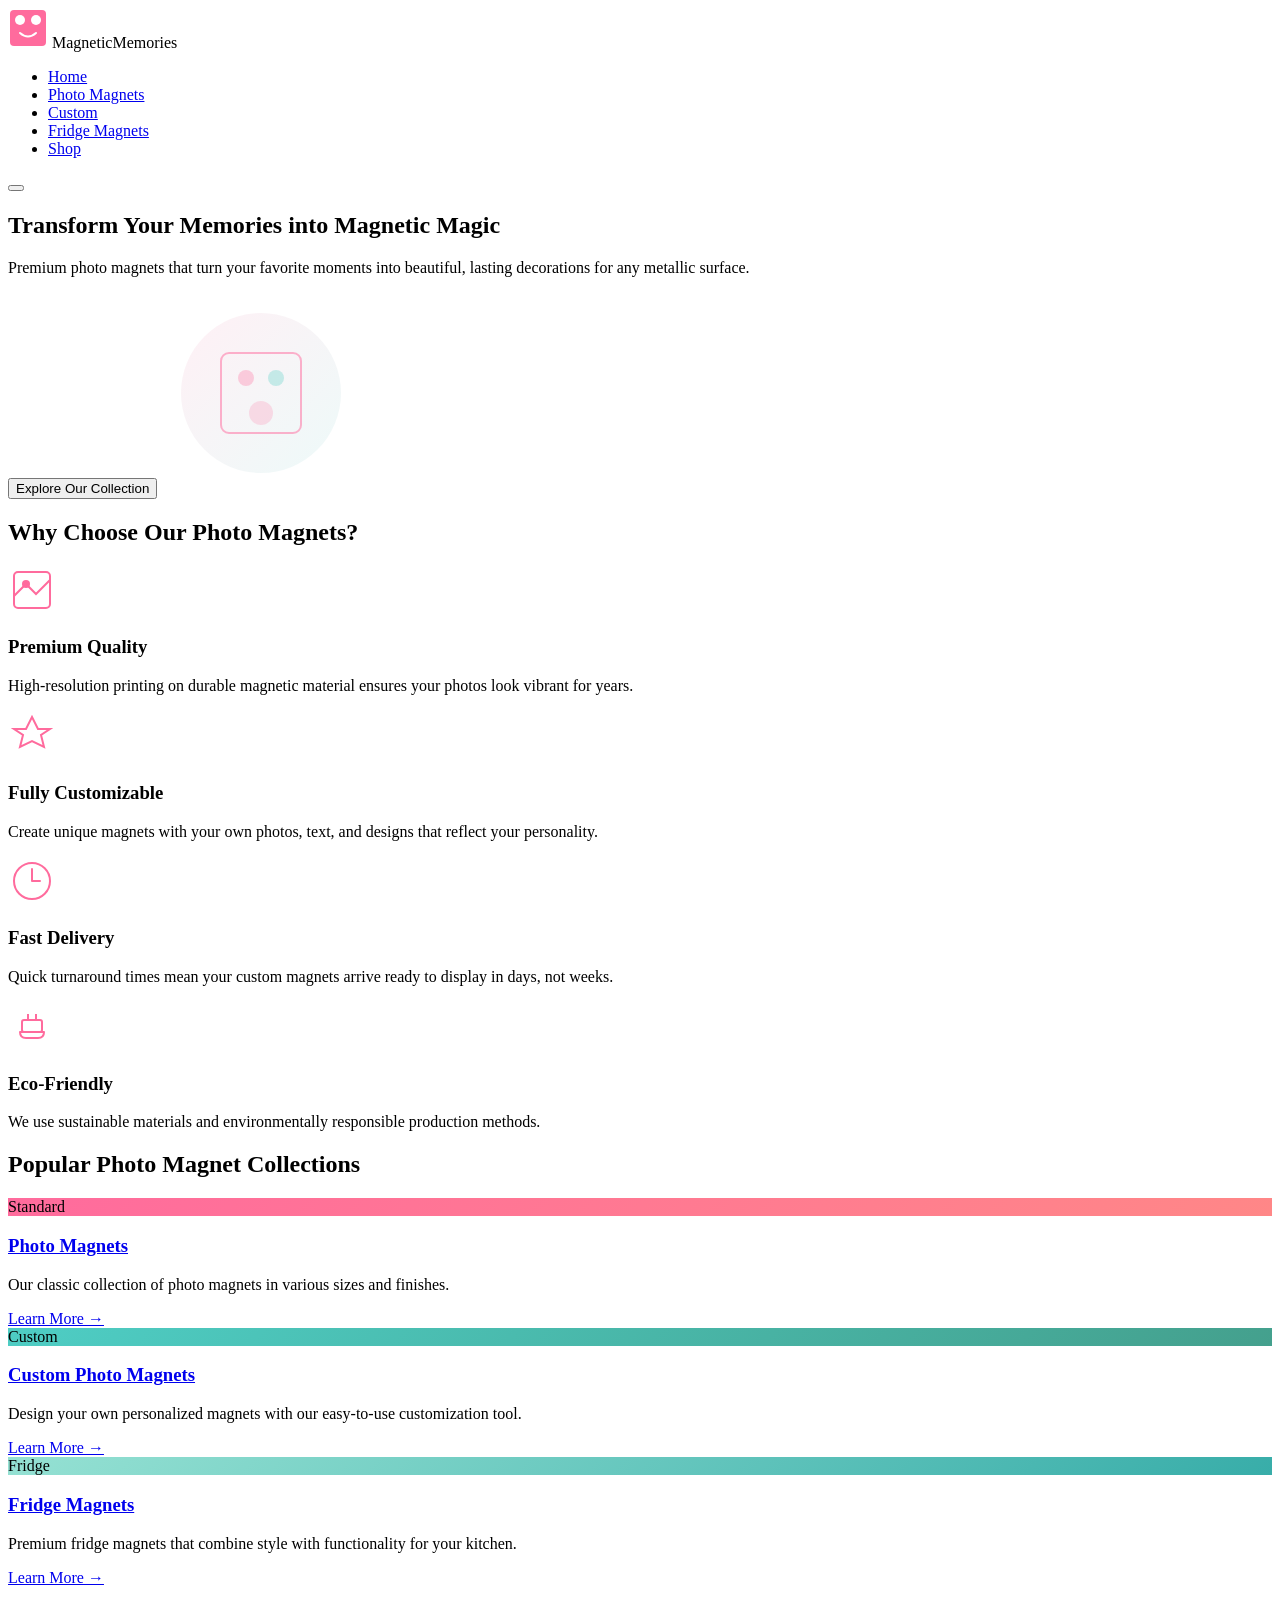
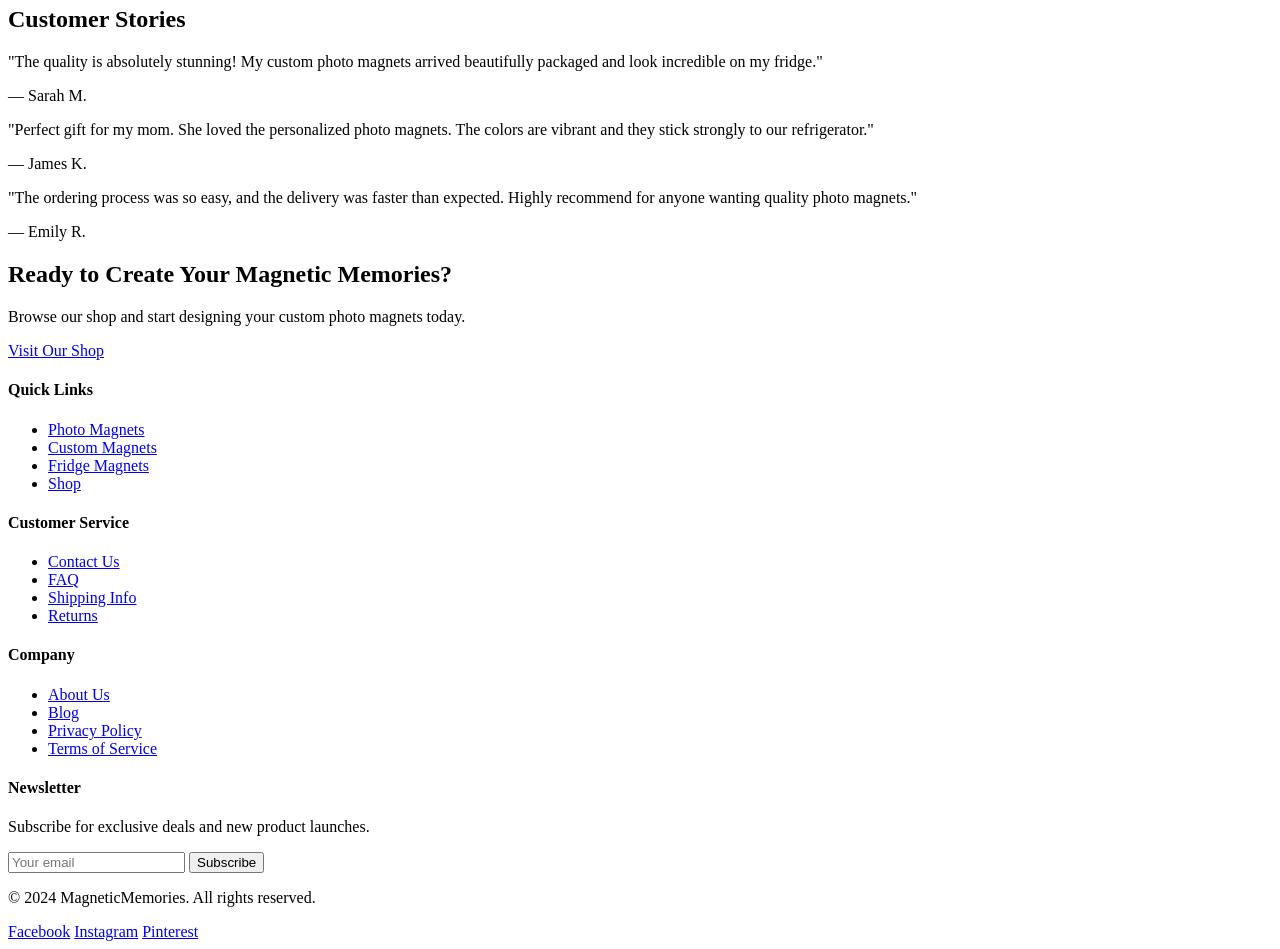
==== index.html @ 5a4b8c87 "Create premium homepage with hero section and featured products" ====
<!DOCTYPE html>
<html lang="en">
<head>
    <meta charset="UTF-8">
    <meta name="viewport" content="width=device-width, initial-scale=1.0">
    <meta name="description" content="Premium photo magnets and custom fridge magnets. Create personalized magnetic memories with our high-quality photo magnet collection.">
    <meta name="keywords" content="photo magnets, custom photo magnets, fridge magnets, personalized magnets">
    <title>Premium Photo Magnets - Custom Magnetic Memories</title>
    <link rel="stylesheet" href="css/style.css">
    <link rel="canonical" href="https://photo-magnets.github.io/">
</head>
<body>
    <!-- Header & Navigation -->
    <header class="header">
        <nav class="navbar">
            <div class="container">
                <div class="logo">
                    <svg width="40" height="40" viewBox="0 0 40 40" class="logo-icon">
                        <rect x="2" y="2" width="36" height="36" rx="4" fill="#FF6B9D"/>
                        <circle cx="12" cy="12" r="5" fill="white"/>
                        <circle cx="28" cy="12" r="5" fill="white"/>
                        <path d="M 12 25 Q 20 32 28 25" stroke="white" stroke-width="2" fill="none" stroke-linecap="round"/>
                    </svg>
                    <span>MagneticMemories</span>
                </div>
                <ul class="nav-menu">
                    <li><a href="index.html" class="active">Home</a></li>
                    <li><a href="photo-magnets.html">Photo Magnets</a></li>
                    <li><a href="custom-photo-magnets.html">Custom</a></li>
                    <li><a href="fridge-magnets.html">Fridge Magnets</a></li>
                    <li><a href="shop.html">Shop</a></li>
                </ul>
                <button class="hamburger">
                    <span></span>
                    <span></span>
                    <span></span>
                </button>
            </div>
        </nav>
    </header>

    <!-- Hero Section -->
    <section class="hero">
        <div class="hero-content">
            <h1>Transform Your Memories into Magnetic Magic</h1>
            <p>Premium photo magnets that turn your favorite moments into beautiful, lasting decorations for any metallic surface.</p>
            <button class="cta-button">Explore Our Collection</button>
            <svg class="hero-decoration" viewBox="0 0 200 200" width="200" height="200">
                <defs>
                    <linearGradient id="grad1" x1="0%" y1="0%" x2="100%" y2="100%">
                        <stop offset="0%" style="stop-color:#FF6B9D;stop-opacity:0.1" />
                        <stop offset="100%" style="stop-color:#4ECDC4;stop-opacity:0.1" />
                    </linearGradient>
                </defs>
                <circle cx="100" cy="100" r="80" fill="url(#grad1)"/>
                <rect x="60" y="60" width="80" height="80" rx="8" fill="none" stroke="#FF6B9D" stroke-width="2" opacity="0.5"/>
                <circle cx="85" cy="85" r="8" fill="#FF6B9D" opacity="0.3"/>
                <circle cx="115" cy="85" r="8" fill="#4ECDC4" opacity="0.3"/>
                <circle cx="100" cy="120" r="12" fill="#FF6B9D" opacity="0.2"/>
            </svg>
        </div>
    </section>

    <!-- Featured Products Section -->
    <section class="featured-products">
        <div class="container">
            <h2>Why Choose Our Photo Magnets?</h2>
            <div class="features-grid">
                <div class="feature-card">
                    <div class="feature-icon">
                        <svg width="48" height="48" viewBox="0 0 48 48">
                            <rect x="6" y="6" width="36" height="36" rx="4" fill="none" stroke="#FF6B9D" stroke-width="2"/>
                            <circle cx="18" cy="18" r="4" fill="#FF6B9D"/>
                            <path d="M 6 30 L 18 18 L 28 28 L 42 14" stroke="#FF6B9D" stroke-width="2" fill="none" stroke-linecap="round"/>
                        </svg>
                    </div>
                    <h3>Premium Quality</h3>
                    <p>High-resolution printing on durable magnetic material ensures your photos look vibrant for years.</p>
                </div>
                <div class="feature-card">
                    <div class="feature-icon">
                        <svg width="48" height="48" viewBox="0 0 48 48">
                            <path d="M 24 6 L 30 18 L 42 18 L 33 24 L 36 36 L 24 30 L 12 36 L 15 24 L 6 18 L 18 18 Z" stroke="#FF6B9D" stroke-width="2" fill="none"/>
                        </svg>
                    </div>
                    <h3>Fully Customizable</h3>
                    <p>Create unique magnets with your own photos, text, and designs that reflect your personality.</p>
                </div>
                <div class="feature-card">
                    <div class="feature-icon">
                        <svg width="48" height="48" viewBox="0 0 48 48">
                            <circle cx="24" cy="24" r="18" fill="none" stroke="#FF6B9D" stroke-width="2"/>
                            <path d="M 24 24 L 24 12 M 24 24 L 32 24" stroke="#FF6B9D" stroke-width="2" stroke-linecap="round"/>
                        </svg>
                    </div>
                    <h3>Fast Delivery</h3>
                    <p>Quick turnaround times mean your custom magnets arrive ready to display in days, not weeks.</p>
                </div>
                <div class="feature-card">
                    <div class="feature-icon">
                        <svg width="48" height="48" viewBox="0 0 48 48">
                            <path d="M 12 30 Q 12 36 18 36 L 30 36 Q 36 36 36 30" stroke="#FF6B9D" stroke-width="2" fill="none" stroke-linecap="round"/>
                            <line x1="12" y1="30" x2="36" y2="30" stroke="#FF6B9D" stroke-width="2"/>
                            <rect x="14" y="18" width="20" height="12" rx="2" fill="none" stroke="#FF6B9D" stroke-width="2"/>
                            <line x1="20" y1="12" x2="20" y2="18" stroke="#FF6B9D" stroke-width="2"/>
                            <line x1="28" y1="12" x2="28" y2="18" stroke="#FF6B9D" stroke-width="2"/>
                        </svg>
                    </div>
                    <h3>Eco-Friendly</h3>
                    <p>We use sustainable materials and environmentally responsible production methods.</p>
                </div>
            </div>
        </div>
    </section>

    <!-- Popular Products -->
    <section class="popular-products">
        <div class="container">
            <h2>Popular Photo Magnet Collections</h2>
            <div class="products-grid">
                <div class="product-card">
                    <div class="product-image" style="background: linear-gradient(135deg, #FF6B9D, #FF8787);">
                        <span class="product-label">Standard</span>
                    </div>
                    <h3><a href="photo-magnets.html">Photo Magnets</a></h3>
                    <p>Our classic collection of photo magnets in various sizes and finishes.</p>
                    <a href="photo-magnets.html" class="learn-more">Learn More →</a>
                </div>
                <div class="product-card">
                    <div class="product-image" style="background: linear-gradient(135deg, #4ECDC4, #44A08D);">
                        <span class="product-label">Custom</span>
                    </div>
                    <h3><a href="custom-photo-magnets.html">Custom Photo Magnets</a></h3>
                    <p>Design your own personalized magnets with our easy-to-use customization tool.</p>
                    <a href="custom-photo-magnets.html" class="learn-more">Learn More →</a>
                </div>
                <div class="product-card">
                    <div class="product-image" style="background: linear-gradient(135deg, #95E1D3, #38ADA9);">
                        <span class="product-label">Fridge</span>
                    </div>
                    <h3><a href="fridge-magnets.html">Fridge Magnets</a></h3>
                    <p>Premium fridge magnets that combine style with functionality for your kitchen.</p>
                    <a href="fridge-magnets.html" class="learn-more">Learn More →</a>
                </div>
            </div>
        </div>
    </section>

    <!-- Testimonials -->
    <section class="testimonials">
        <div class="container">
            <h2>Customer Stories</h2>
            <div class="testimonials-grid">
                <div class="testimonial">
                    <p class="testimonial-text">"The quality is absolutely stunning! My custom photo magnets arrived beautifully packaged and look incredible on my fridge."</p>
                    <p class="testimonial-author">— Sarah M.</p>
                </div>
                <div class="testimonial">
                    <p class="testimonial-text">"Perfect gift for my mom. She loved the personalized photo magnets. The colors are vibrant and they stick strongly to our refrigerator."</p>
                    <p class="testimonial-author">— James K.</p>
                </div>
                <div class="testimonial">
                    <p class="testimonial-text">"The ordering process was so easy, and the delivery was faster than expected. Highly recommend for anyone wanting quality photo magnets."</p>
                    <p class="testimonial-author">— Emily R.</p>
                </div>
            </div>
        </div>
    </section>

    <!-- CTA Section -->
    <section class="cta-section">
        <div class="container">
            <h2>Ready to Create Your Magnetic Memories?</h2>
            <p>Browse our shop and start designing your custom photo magnets today.</p>
            <a href="shop.html" class="cta-button">Visit Our Shop</a>
        </div>
    </section>

    <!-- Footer -->
    <footer class="footer">
        <div class="container">
            <div class="footer-grid">
                <div class="footer-section">
                    <h4>Quick Links</h4>
                    <ul>
                        <li><a href="photo-magnets.html">Photo Magnets</a></li>
                        <li><a href="custom-photo-magnets.html">Custom Magnets</a></li>
                        <li><a href="fridge-magnets.html">Fridge Magnets</a></li>
                        <li><a href="shop.html">Shop</a></li>
                    </ul>
                </div>
                <div class="footer-section">
                    <h4>Customer Service</h4>
                    <ul>
                        <li><a href="#contact">Contact Us</a></li>
                        <li><a href="#faq">FAQ</a></li>
                        <li><a href="#shipping">Shipping Info</a></li>
                        <li><a href="#returns">Returns</a></li>
                    </ul>
                </div>
                <div class="footer-section">
                    <h4>Company</h4>
                    <ul>
                        <li><a href="#about">About Us</a></li>
                        <li><a href="#blog">Blog</a></li>
                        <li><a href="#privacy">Privacy Policy</a></li>
                        <li><a href="#terms">Terms of Service</a></li>
                    </ul>
                </div>
                <div class="footer-section">
                    <h4>Newsletter</h4>
                    <p>Subscribe for exclusive deals and new product launches.</p>
                    <form class="newsletter-form">
                        <input type="email" placeholder="Your email" required>
                        <button type="submit">Subscribe</button>
                    </form>
                </div>
            </div>
            <div class="footer-bottom">
                <p>&copy; 2024 MagneticMemories. All rights reserved.</p>
                <div class="social-links">
                    <a href="#facebook">Facebook</a>
                    <a href="#instagram">Instagram</a>
                    <a href="#pinterest">Pinterest</a>
                </div>
            </div>
        </div>
    </footer>

    <script src="js/script.js"></script>
</body>
</html>
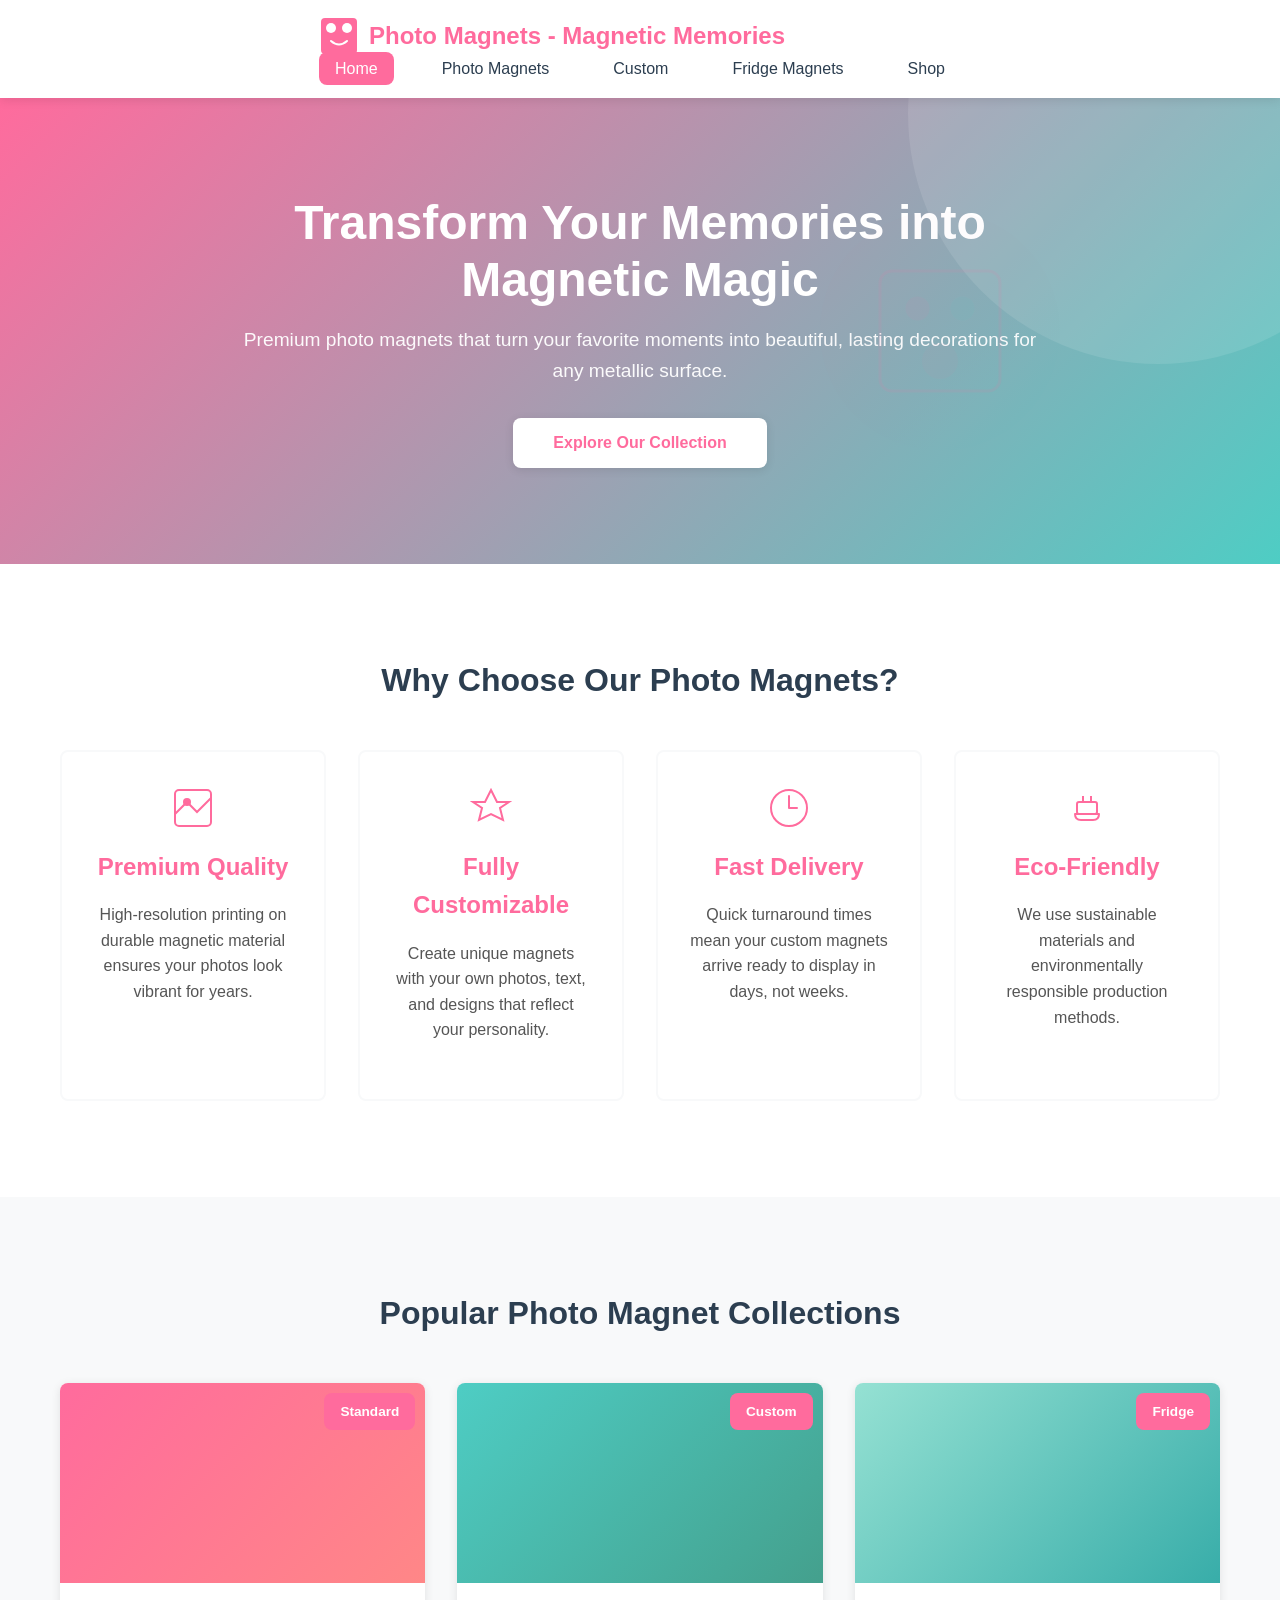
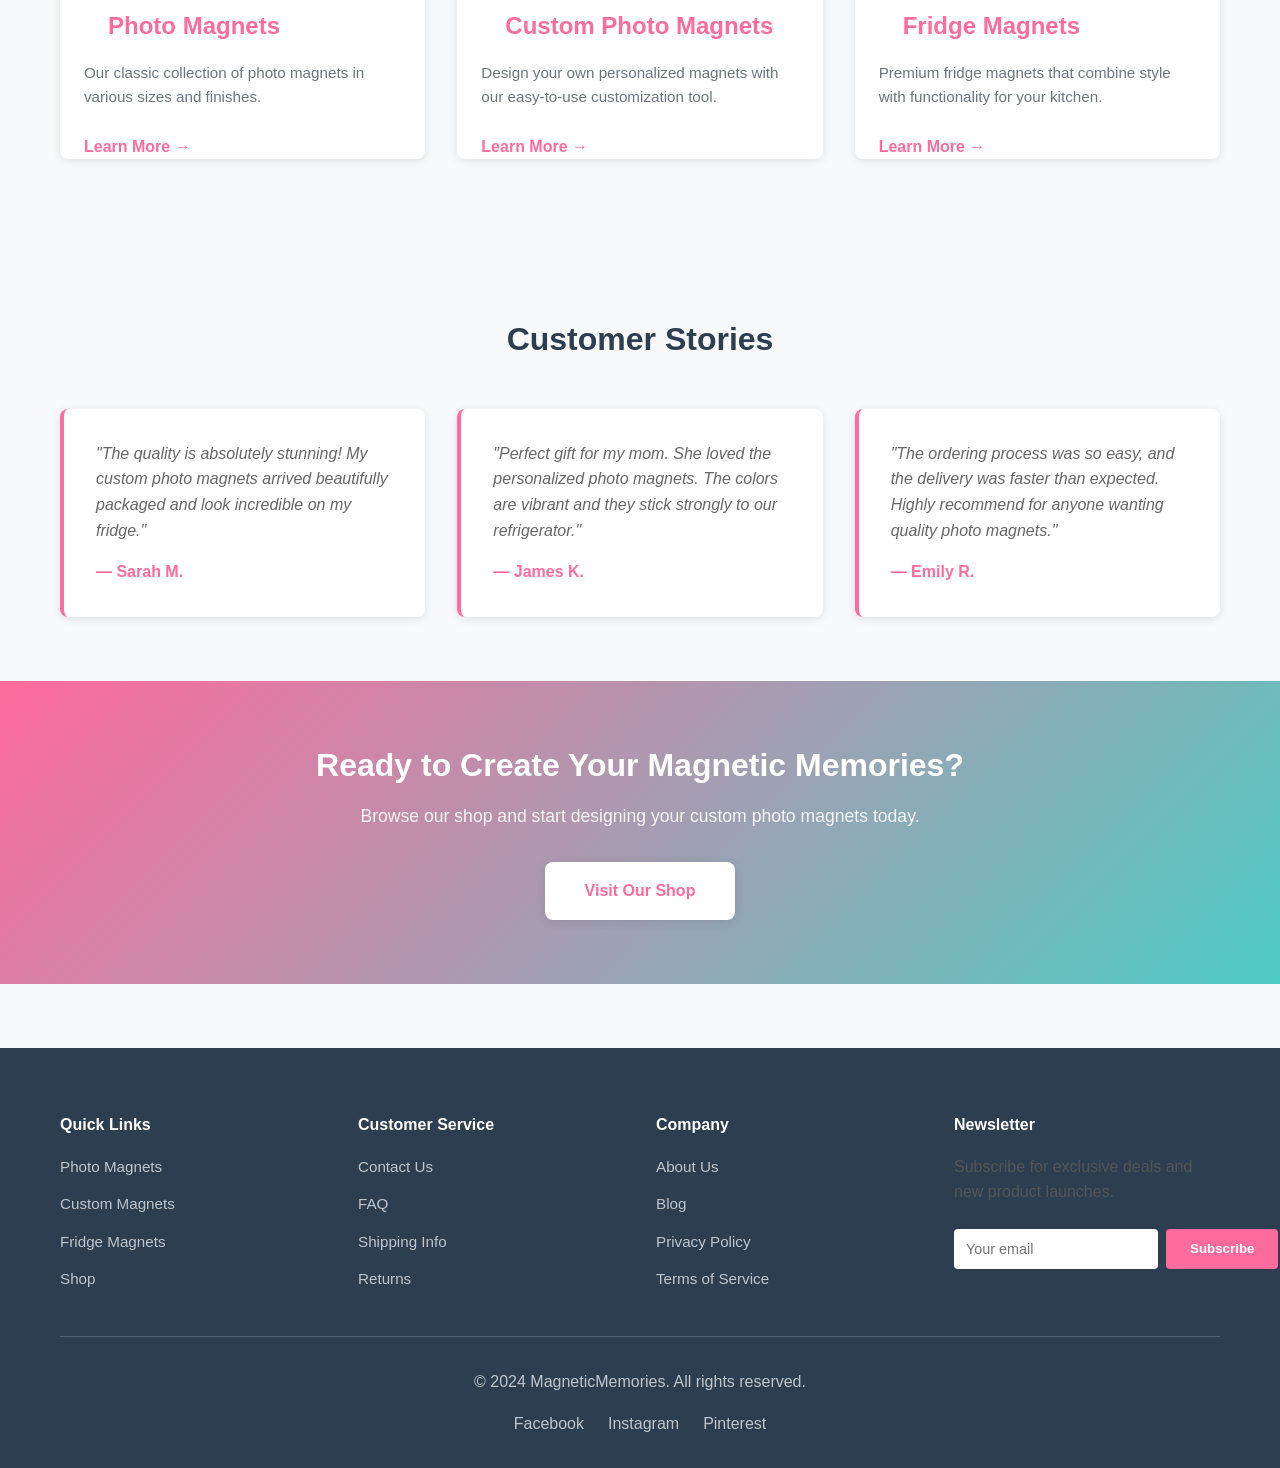
==== commit 37362f7a: "Update index.html" ====
--- a/index.html
+++ b/index.html
@@ -21,7 +21,7 @@
                         <circle cx="28" cy="12" r="5" fill="white"/>
                         <path d="M 12 25 Q 20 32 28 25" stroke="white" stroke-width="2" fill="none" stroke-linecap="round"/>
                     </svg>
-                    <span>MagneticMemories</span>
+                    <span>Photo Magnets - Magnetic Memories</span>
                 </div>
                 <ul class="nav-menu">
                     <li><a href="index.html" class="active">Home</a></li>
@@ -229,4 +229,4 @@
 
     <script src="js/script.js"></script>
 </body>
-</html>+</html>
--- a/css/style.css
+++ b/css/style.css
@@ -0,0 +1,1123 @@
+/* ============================================
+   MAGNETIC MEMORIES - PREMIUM WEBSITE STYLES
+   ============================================ */
+
+* {
+    margin: 0;
+    padding: 0;
+    box-sizing: border-box;
+}
+
+:root {
+    --primary-color: #FF6B9D;
+    --secondary-color: #4ECDC4;
+    --accent-color: #95E1D3;
+    --dark-color: #2C3E50;
+    --light-color: #F8F9FA;
+    --gray-color: #6C757D;
+    --success-color: #7ED321;
+    --warning-color: #F39C12;
+    --danger-color: #E74C3C;
+    --border-radius: 8px;
+    --shadow: 0 2px 10px rgba(0, 0, 0, 0.1);
+    --shadow-lg: 0 10px 30px rgba(0, 0, 0, 0.2);
+}
+
+html, body {
+    height: 100%;
+    font-family: 'Segoe UI', Tahoma, Geneva, Verdana, sans-serif;
+    color: var(--dark-color);
+    background-color: var(--light-color);
+    line-height: 1.6;
+}
+
+/* ============================================
+   TYPOGRAPHY
+   ============================================ */
+
+h1, h2, h3, h4, h5, h6 {
+    font-weight: 700;
+    margin-bottom: 1rem;
+    color: var(--dark-color);
+}
+
+h1 {
+    font-size: 2.5rem;
+    line-height: 1.2;
+}
+
+h2 {
+    font-size: 2rem;
+    line-height: 1.3;
+}
+
+h3 {
+    font-size: 1.5rem;
+}
+
+h4 {
+    font-size: 1.25rem;
+}
+
+p {
+    margin-bottom: 1.5rem;
+    color: #555;
+}
+
+a {
+    color: var(--primary-color);
+    text-decoration: none;
+    transition: all 0.3s ease;
+}
+
+a:hover {
+    color: var(--secondary-color);
+    text-decoration: underline;
+}
+
+/* ============================================
+   CONTAINER & LAYOUT
+   ============================================ */
+
+.container {
+    max-width: 1200px;
+    margin: 0 auto;
+    padding: 0 20px;
+}
+
+/* ============================================
+   HEADER & NAVIGATION
+   ============================================ */
+
+.header {
+    background-color: white;
+    box-shadow: var(--shadow);
+    position: sticky;
+    top: 0;
+    z-index: 1000;
+}
+
+.navbar {
+    display: flex;
+    align-items: center;
+    justify-content: space-between;
+    padding: 1rem 0;
+}
+
+.logo {
+    display: flex;
+    align-items: center;
+    gap: 10px;
+    font-size: 1.5rem;
+    font-weight: 700;
+    color: var(--primary-color);
+}
+
+.logo-icon {
+    animation: float 3s ease-in-out infinite;
+}
+
+@keyframes float {
+    0%, 100% { transform: translateY(0px); }
+    50% { transform: translateY(-10px); }
+}
+
+.nav-menu {
+    display: flex;
+    list-style: none;
+    gap: 2rem;
+}
+
+.nav-menu a {
+    color: var(--dark-color);
+    font-weight: 500;
+    padding: 0.5rem 1rem;
+    border-radius: var(--border-radius);
+    transition: all 0.3s ease;
+}
+
+.nav-menu a:hover,
+.nav-menu a.active {
+    background-color: var(--primary-color);
+    color: white;
+    text-decoration: none;
+}
+
+.hamburger {
+    display: none;
+    background: none;
+    border: none;
+    cursor: pointer;
+    flex-direction: column;
+    gap: 5px;
+}
+
+.hamburger span {
+    width: 25px;
+    height: 3px;
+    background-color: var(--dark-color);
+    border-radius: 2px;
+    transition: all 0.3s ease;
+}
+
+/* ============================================
+   HERO SECTION
+   ============================================ */
+
+.hero {
+    background: linear-gradient(135deg, var(--primary-color), var(--secondary-color));
+    color: white;
+    padding: 6rem 2rem;
+    text-align: center;
+    position: relative;
+    overflow: hidden;
+}
+
+.hero::before {
+    content: '';
+    position: absolute;
+    top: -50%;
+    right: -10%;
+    width: 500px;
+    height: 500px;
+    background: rgba(255, 255, 255, 0.1);
+    border-radius: 50%;
+}
+
+.hero-content {
+    position: relative;
+    z-index: 1;
+    max-width: 800px;
+    margin: 0 auto;
+}
+
+.hero h1 {
+    color: white;
+    font-size: 3rem;
+    margin-bottom: 1rem;
+    animation: slideDown 0.8s ease-out;
+}
+
+@keyframes slideDown {
+    from {
+        opacity: 0;
+        transform: translateY(-20px);
+    }
+    to {
+        opacity: 1;
+        transform: translateY(0);
+    }
+}
+
+.hero p {
+    color: rgba(255, 255, 255, 0.95);
+    font-size: 1.2rem;
+    margin-bottom: 2rem;
+}
+
+.hero-decoration {
+    position: absolute;
+    right: -50px;
+    top: 50%;
+    transform: translateY(-50%);
+    opacity: 0.2;
+    width: 300px;
+    height: 300px;
+}
+
+/* ============================================
+   FEATURED PRODUCTS SECTION
+   ============================================ */
+
+.featured-products {
+    padding: 6rem 2rem;
+    background-color: white;
+}
+
+.featured-products h2 {
+    text-align: center;
+    margin-bottom: 3rem;
+}
+
+.features-grid {
+    display: grid;
+    grid-template-columns: repeat(auto-fit, minmax(250px, 1fr));
+    gap: 2rem;
+}
+
+.feature-card {
+    background: white;
+    border: 2px solid var(--light-color);
+    border-radius: var(--border-radius);
+    padding: 2rem;
+    text-align: center;
+    transition: all 0.3s ease;
+}
+
+.feature-card:hover {
+    box-shadow: var(--shadow-lg);
+    border-color: var(--primary-color);
+    transform: translateY(-5px);
+}
+
+.feature-icon {
+    margin-bottom: 1rem;
+    display: flex;
+    justify-content: center;
+}
+
+.feature-card h3 {
+    margin-bottom: 1rem;
+    color: var(--primary-color);
+}
+
+/* ============================================
+   PRODUCTS GRID
+   ============================================ */
+
+.popular-products {
+    padding: 6rem 2rem;
+    background-color: var(--light-color);
+}
+
+.popular-products h2 {
+    text-align: center;
+    margin-bottom: 3rem;
+}
+
+.products-grid {
+    display: grid;
+    grid-template-columns: repeat(auto-fit, minmax(300px, 1fr));
+    gap: 2rem;
+}
+
+.product-card {
+    background: white;
+    border-radius: var(--border-radius);
+    overflow: hidden;
+    box-shadow: var(--shadow);
+    transition: all 0.3s ease;
+}
+
+.product-card:hover {
+    box-shadow: var(--shadow-lg);
+    transform: translateY(-10px);
+}
+
+.product-image {
+    height: 200px;
+    background: linear-gradient(135deg, #667eea 0%, #764ba2 100%);
+    position: relative;
+    overflow: hidden;
+}
+
+.product-label {
+    position: absolute;
+    top: 10px;
+    right: 10px;
+    background-color: var(--primary-color);
+    color: white;
+    padding: 0.5rem 1rem;
+    border-radius: var(--border-radius);
+    font-size: 0.85rem;
+    font-weight: 600;
+}
+
+.product-card h3 {
+    padding: 1.5rem 1.5rem 0;
+}
+
+.product-card p {
+    padding: 0 1.5rem;
+    color: var(--gray-color);
+    font-size: 0.95rem;
+}
+
+.product-card a {
+    color: var(--primary-color);
+    padding: 0 1.5rem;
+    font-weight: 600;
+    transition: all 0.3s ease;
+}
+
+.product-card a:hover {
+    color: var(--secondary-color);
+    margin-right: 5px;
+}
+
+/* ============================================
+   ARTICLE PAGE STYLES
+   ============================================ */
+
+.article-page {
+    background: white;
+}
+
+.article-header {
+    background: linear-gradient(135deg, var(--primary-color), var(--secondary-color));
+    color: white;
+    padding: 3rem 2rem;
+}
+
+.article-header h1 {
+    color: white;
+    font-size: 2rem;
+    margin-bottom: 1rem;
+}
+
+.article-meta {
+    color: rgba(255, 255, 255, 0.8);
+    font-size: 0.95rem;
+}
+
+.article-image {
+    height: 400px;
+    background: linear-gradient(135deg, #667eea 0%, #764ba2 100%);
+    display: flex;
+    align-items: center;
+    justify-content: center;
+    color: white;
+    font-size: 1.2rem;
+}
+
+.article-body {
+    padding: 4rem 2rem;
+}
+
+.article-wrapper {
+    display: grid;
+    grid-template-columns: 1fr 300px;
+    gap: 3rem;
+}
+
+.article-content {
+    line-height: 1.8;
+}
+
+.article-content h2 {
+    margin-top: 2rem;
+    color: var(--primary-color);
+    border-bottom: 3px solid var(--secondary-color);
+    padding-bottom: 0.5rem;
+}
+
+.article-content p {
+    text-align: justify;
+    color: #666;
+}
+
+.article-cta {
+    background: linear-gradient(135deg, var(--primary-color), var(--secondary-color));
+    color: white;
+    padding: 2rem;
+    border-radius: var(--border-radius);
+    margin: 3rem 0;
+    text-align: center;
+}
+
+.article-cta h3 {
+    color: white;
+    margin-bottom: 0.5rem;
+}
+
+.article-cta p {
+    color: rgba(255, 255, 255, 0.9);
+    margin-bottom: 1rem;
+}
+
+.internal-links {
+    background-color: var(--light-color);
+    padding: 2rem;
+    border-radius: var(--border-radius);
+    margin-top: 2rem;
+}
+
+.internal-links h3 {
+    color: var(--primary-color);
+    margin-bottom: 1rem;
+}
+
+.internal-links ul {
+    list-style: none;
+}
+
+.internal-links li {
+    padding: 0.5rem 0;
+    border-bottom: 1px solid #ddd;
+}
+
+.internal-links li:last-child {
+    border-bottom: none;
+}
+
+.internal-links a {
+    display: flex;
+    align-items: center;
+    padding: 0.5rem 0;
+    color: var(--primary-color);
+    font-weight: 500;
+}
+
+.internal-links a:hover {
+    color: var(--secondary-color);
+}
+
+/* ============================================
+   SIDEBAR
+   ============================================ */
+
+.article-sidebar {
+    display: flex;
+    flex-direction: column;
+    gap: 2rem;
+}
+
+.sidebar-box {
+    background-color: var(--light-color);
+    padding: 1.5rem;
+    border-radius: var(--border-radius);
+    border-left: 4px solid var(--primary-color);
+}
+
+.sidebar-box h3 {
+    color: var(--primary-color);
+    margin-bottom: 1rem;
+    font-size: 1.1rem;
+}
+
+.sidebar-box ul {
+    list-style: none;
+}
+
+.sidebar-box li {
+    padding: 0.5rem 0;
+    color: #666;
+}
+
+.facts-list li::before {
+    content: '✓ ';
+    color: var(--success-color);
+    font-weight: bold;
+    margin-right: 0.5rem;
+}
+
+.sizes-list li::before {
+    content: '▸ ';
+    color: var(--primary-color);
+    margin-right: 0.5rem;
+}
+
+/* ============================================
+   SHOP PAGE STYLES
+   ============================================ */
+
+.shop-header {
+    background: linear-gradient(135deg, var(--primary-color), var(--secondary-color));
+    color: white;
+    padding: 3rem 2rem;
+    text-align: center;
+}
+
+.shop-header h1 {
+    color: white;
+    font-size: 2.5rem;
+}
+
+.shop-header p {
+    color: rgba(255, 255, 255, 0.9);
+    font-size: 1.1rem;
+}
+
+.shop-layout {
+    display: grid;
+    grid-template-columns: 250px 1fr;
+    gap: 2rem;
+    padding: 2rem 0;
+}
+
+.shop-sidebar {
+    background: white;
+    padding: 1.5rem;
+    border-radius: var(--border-radius);
+    box-shadow: var(--shadow);
+    height: fit-content;
+    position: sticky;
+    top: 100px;
+}
+
+.filter-section {
+    margin-bottom: 2rem;
+    border-bottom: 1px solid #eee;
+    padding-bottom: 1rem;
+}
+
+.filter-section h3 {
+    font-size: 1rem;
+    color: var(--dark-color);
+    margin-bottom: 1rem;
+}
+
+.filter-list {
+    list-style: none;
+}
+
+.filter-list li {
+    margin-bottom: 0.75rem;
+}
+
+.filter-list a {
+    color: var(--gray-color);
+    font-size: 0.95rem;
+    display: block;
+    padding: 0.5rem;
+    border-radius: 4px;
+    transition: all 0.3s ease;
+}
+
+.filter-list a:hover {
+    background-color: var(--light-color);
+    color: var(--primary-color);
+    padding-left: 1rem;
+}
+
+.filter-list label {
+    display: flex;
+    align-items: center;
+    cursor: pointer;
+    font-size: 0.95rem;
+    color: var(--gray-color);
+}
+
+.filter-list input {
+    margin-right: 0.5rem;
+    cursor: pointer;
+}
+
+.shop-products {
+    background: white;
+    padding: 1.5rem;
+    border-radius: var(--border-radius);
+    box-shadow: var(--shadow);
+}
+
+.shop-controls {
+    display: flex;
+    justify-content: space-between;
+    align-items: center;
+    margin-bottom: 2rem;
+    padding-bottom: 1rem;
+    border-bottom: 1px solid #eee;
+}
+
+.product-count {
+    color: var(--gray-color);
+    font-size: 0.95rem;
+}
+
+.sort-dropdown {
+    padding: 0.5rem 1rem;
+    border: 1px solid #ddd;
+    border-radius: var(--border-radius);
+    background-color: white;
+    cursor: pointer;
+    color: var(--dark-color);
+}
+
+.products-grid-shop {
+    display: grid;
+    grid-template-columns: repeat(auto-fill, minmax(250px, 1fr));
+    gap: 2rem;
+    margin-bottom: 2rem;
+}
+
+.shop-product {
+    background: white;
+    border: 1px solid #eee;
+    border-radius: var(--border-radius);
+    overflow: hidden;
+    transition: all 0.3s ease;
+}
+
+.shop-product:hover {
+    box-shadow: var(--shadow-lg);
+    border-color: var(--primary-color);
+}
+
+.shop-product .product-image {
+    height: 180px;
+    background: linear-gradient(135deg, #667eea 0%, #764ba2 100%);
+    position: relative;
+    display: flex;
+    align-items: center;
+    justify-content: center;
+}
+
+.sale-badge {
+    position: absolute;
+    top: 10px;
+    right: 10px;
+    background-color: var(--danger-color);
+    color: white;
+    padding: 0.4rem 0.8rem;
+    border-radius: 4px;
+    font-size: 0.75rem;
+    font-weight: 600;
+}
+
+.shop-product h3 {
+    padding: 1rem 1rem 0.5rem;
+    font-size: 1rem;
+    line-height: 1.3;
+}
+
+.product-desc {
+    padding: 0 1rem;
+    font-size: 0.85rem;
+    color: var(--gray-color);
+    margin-bottom: 0.75rem;
+}
+
+.product-rating {
+    padding: 0 1rem;
+    font-size: 0.85rem;
+    color: var(--gray-color);
+    margin-bottom: 1rem;
+}
+
+.stars {
+    color: var(--warning-color);
+    font-weight: bold;
+}
+
+.reviews {
+    color: var(--gray-color);
+}
+
+.product-footer {
+    display: flex;
+    justify-content: space-between;
+    align-items: center;
+    padding: 1rem;
+    background-color: var(--light-color);
+    border-top: 1px solid #eee;
+}
+
+.price {
+    font-size: 1.25rem;
+    font-weight: 700;
+    color: var(--primary-color);
+}
+
+.add-to-cart {
+    background-color: var(--primary-color);
+    color: white;
+    padding: 0.5rem 1rem;
+    border-radius: 4px;
+    font-size: 0.85rem;
+    font-weight: 600;
+    transition: all 0.3s ease;
+    display: inline-block;
+}
+
+.add-to-cart:hover {
+    background-color: var(--secondary-color);
+    transform: scale(1.05);
+    text-decoration: none;
+}
+
+.pagination {
+    display: flex;
+    justify-content: center;
+    gap: 0.5rem;
+    margin-top: 2rem;
+    padding-top: 2rem;
+    border-top: 1px solid #eee;
+}
+
+.page-btn {
+    padding: 0.5rem 1rem;
+    border: 1px solid #ddd;
+    background: white;
+    border-radius: 4px;
+    cursor: pointer;
+    transition: all 0.3s ease;
+    color: var(--dark-color);
+}
+
+.page-btn:hover,
+.page-btn.active {
+    background-color: var(--primary-color);
+    color: white;
+    border-color: var(--primary-color);
+}
+
+/* ============================================
+   AFFILIATE SECTION
+   ============================================ */
+
+.affiliate-section {
+    background-color: white;
+    padding: 3rem 2rem;
+    margin: 2rem 0;
+}
+
+.affiliate-section h2 {
+    text-align: center;
+    margin-bottom: 1rem;
+    color: var(--primary-color);
+}
+
+.affiliate-notice {
+    background-color: #fff3cd;
+    border-left: 4px solid var(--warning-color);
+    padding: 1.5rem;
+    border-radius: var(--border-radius);
+    margin-bottom: 2rem;
+    color: #856404;
+}
+
+.partner-links {
+    display: grid;
+    grid-template-columns: repeat(auto-fit, minmax(300px, 1fr));
+    gap: 1.5rem;
+}
+
+.affiliate-link {
+    background: linear-gradient(135deg, #f5f7fa 0%, #c3cfe2 100%);
+    padding: 1.5rem;
+    border-radius: var(--border-radius);
+    display: block;
+    color: var(--dark-color);
+    transition: all 0.3s ease;
+    border-left: 4px solid var(--primary-color);
+}
+
+.affiliate-link:hover {
+    box-shadow: var(--shadow-lg);
+    text-decoration: none;
+    transform: translateX(5px);
+}
+
+.affiliate-link strong {
+    color: var(--primary-color);
+    display: block;
+    margin-bottom: 0.5rem;
+}
+
+/* ============================================
+   PROMO BANNER
+   ============================================ */
+
+.promo-banner {
+    background: linear-gradient(135deg, var(--primary-color), var(--secondary-color));
+    color: white;
+    padding: 3rem 2rem;
+    margin: 2rem 0;
+}
+
+.promo-banner h2 {
+    text-align: center;
+    color: white;
+    margin-bottom: 2rem;
+}
+
+.promo-grid {
+    display: grid;
+    grid-template-columns: repeat(auto-fit, minmax(200px, 1fr));
+    gap: 2rem;
+}
+
+.promo-card {
+    background: rgba(255, 255, 255, 0.15);
+    padding: 1.5rem;
+    border-radius: var(--border-radius);
+    text-align: center;
+    backdrop-filter: blur(10px);
+    border: 1px solid rgba(255, 255, 255, 0.3);
+}
+
+.promo-card h3 {
+    color: white;
+    font-size: 1.25rem;
+    margin-bottom: 0.5rem;
+}
+
+.promo-card p {
+    color: rgba(255, 255, 255, 0.9);
+    margin: 0;
+}
+
+/* ============================================
+   TESTIMONIALS
+   ============================================ */
+
+.testimonials {
+    background-color: var(--light-color);
+    padding: 4rem 2rem;
+}
+
+.testimonials h2 {
+    text-align: center;
+    margin-bottom: 3rem;
+}
+
+.testimonials-grid {
+    display: grid;
+    grid-template-columns: repeat(auto-fit, minmax(300px, 1fr));
+    gap: 2rem;
+}
+
+.testimonial {
+    background: white;
+    padding: 2rem;
+    border-radius: var(--border-radius);
+    box-shadow: var(--shadow);
+    border-left: 4px solid var(--primary-color);
+}
+
+.testimonial-text {
+    color: #666;
+    font-style: italic;
+    margin-bottom: 1rem;
+}
+
+.testimonial-author {
+    font-weight: 600;
+    color: var(--primary-color);
+    margin: 0;
+}
+
+/* ============================================
+   CTA SECTION
+   ============================================ */
+
+.cta-section {
+    background: linear-gradient(135deg, var(--primary-color), var(--secondary-color));
+    color: white;
+    padding: 4rem 2rem;
+    text-align: center;
+}
+
+.cta-section h2 {
+    color: white;
+    font-size: 2rem;
+    margin-bottom: 1rem;
+}
+
+.cta-section p {
+    color: rgba(255, 255, 255, 0.9);
+    font-size: 1.1rem;
+    margin-bottom: 2rem;
+}
+
+/* ============================================
+   BUTTONS
+   ============================================ */
+
+.cta-button {
+    display: inline-block;
+    padding: 1rem 2.5rem;
+    background-color: white;
+    color: var(--primary-color);
+    border: none;
+    border-radius: var(--border-radius);
+    font-size: 1rem;
+    font-weight: 700;
+    cursor: pointer;
+    transition: all 0.3s ease;
+    box-shadow: var(--shadow);
+}
+
+.cta-button:hover {
+    transform: scale(1.05);
+    box-shadow: var(--shadow-lg);
+    text-decoration: none;
+    color: var(--primary-color);
+}
+
+/* ============================================
+   FOOTER
+   ============================================ */
+
+.footer {
+    background-color: var(--dark-color);
+    color: white;
+    padding: 4rem 2rem 2rem;
+    margin-top: 4rem;
+}
+
+.footer-grid {
+    display: grid;
+    grid-template-columns: repeat(auto-fit, minmax(250px, 1fr));
+    gap: 2rem;
+    margin-bottom: 2rem;
+}
+
+.footer-section h4 {
+    color: white;
+    margin-bottom: 1rem;
+    font-size: 1rem;
+}
+
+.footer-section ul {
+    list-style: none;
+}
+
+.footer-section ul li {
+    margin-bottom: 0.75rem;
+}
+
+.footer-section a {
+    color: rgba(255, 255, 255, 0.7);
+    font-size: 0.95rem;
+    transition: all 0.3s ease;
+}
+
+.footer-section a:hover {
+    color: white;
+    padding-left: 5px;
+}
+
+.newsletter-form {
+    display: flex;
+    gap: 0.5rem;
+    margin-top: 1rem;
+}
+
+.newsletter-form input {
+    flex: 1;
+    padding: 0.75rem;
+    border: none;
+    border-radius: 4px;
+    font-size: 0.9rem;
+}
+
+.newsletter-form button {
+    padding: 0.75rem 1.5rem;
+    background-color: var(--primary-color);
+    color: white;
+    border: none;
+    border-radius: 4px;
+    cursor: pointer;
+    font-weight: 600;
+    transition: all 0.3s ease;
+}
+
+.newsletter-form button:hover {
+    background-color: var(--secondary-color);
+}
+
+.footer-bottom {
+    border-top: 1px solid rgba(255, 255, 255, 0.2);
+    padding-top: 2rem;
+    text-align: center;
+}
+
+.footer-bottom p {
+    color: rgba(255, 255, 255, 0.7);
+    margin-bottom: 1rem;
+}
+
+.social-links {
+    display: flex;
+    justify-content: center;
+    gap: 1.5rem;
+}
+
+.social-links a {
+    color: rgba(255, 255, 255, 0.7);
+    transition: all 0.3s ease;
+}
+
+.social-links a:hover {
+    color: white;
+}
+
+/* ============================================
+   RESPONSIVE DESIGN
+   ============================================ */
+
+@media (max-width: 768px) {
+    .nav-menu {
+        display: none;
+    }
+
+    .hamburger {
+        display: flex;
+    }
+
+    .hero h1 {
+        font-size: 2rem;
+    }
+
+    h1 {
+        font-size: 1.75rem;
+    }
+
+    h2 {
+        font-size: 1.5rem;
+    }
+
+    .article-wrapper {
+        grid-template-columns: 1fr;
+    }
+
+    .shop-layout {
+        grid-template-columns: 1fr;
+    }
+
+    .shop-sidebar {
+        position: static;
+    }
+
+    .features-grid,
+    .products-grid,
+    .promo-grid {
+        grid-template-columns: 1fr;
+    }
+
+    .products-grid-shop {
+        grid-template-columns: repeat(auto-fill, minmax(200px, 1fr));
+    }
+}
+
+@media (max-width: 480px) {
+    .container {
+        padding: 0 15px;
+    }
+
+    h1 {
+        font-size: 1.5rem;
+    }
+
+    h2 {
+        font-size: 1.25rem;
+    }
+
+    .hero {
+        padding: 3rem 1rem;
+    }
+
+    .hero h1 {
+        font-size: 1.75rem;
+    }
+
+    .hero-decoration {
+        width: 150px;
+        height: 150px;
+    }
+
+    .products-grid-shop {
+        grid-template-columns: 1fr;
+    }
+
+    .product-footer {
+        flex-direction: column;
+        gap: 0.75rem;
+    }
+
+    .add-to-cart {
+        width: 100%;
+        text-align: center;
+    }
+}
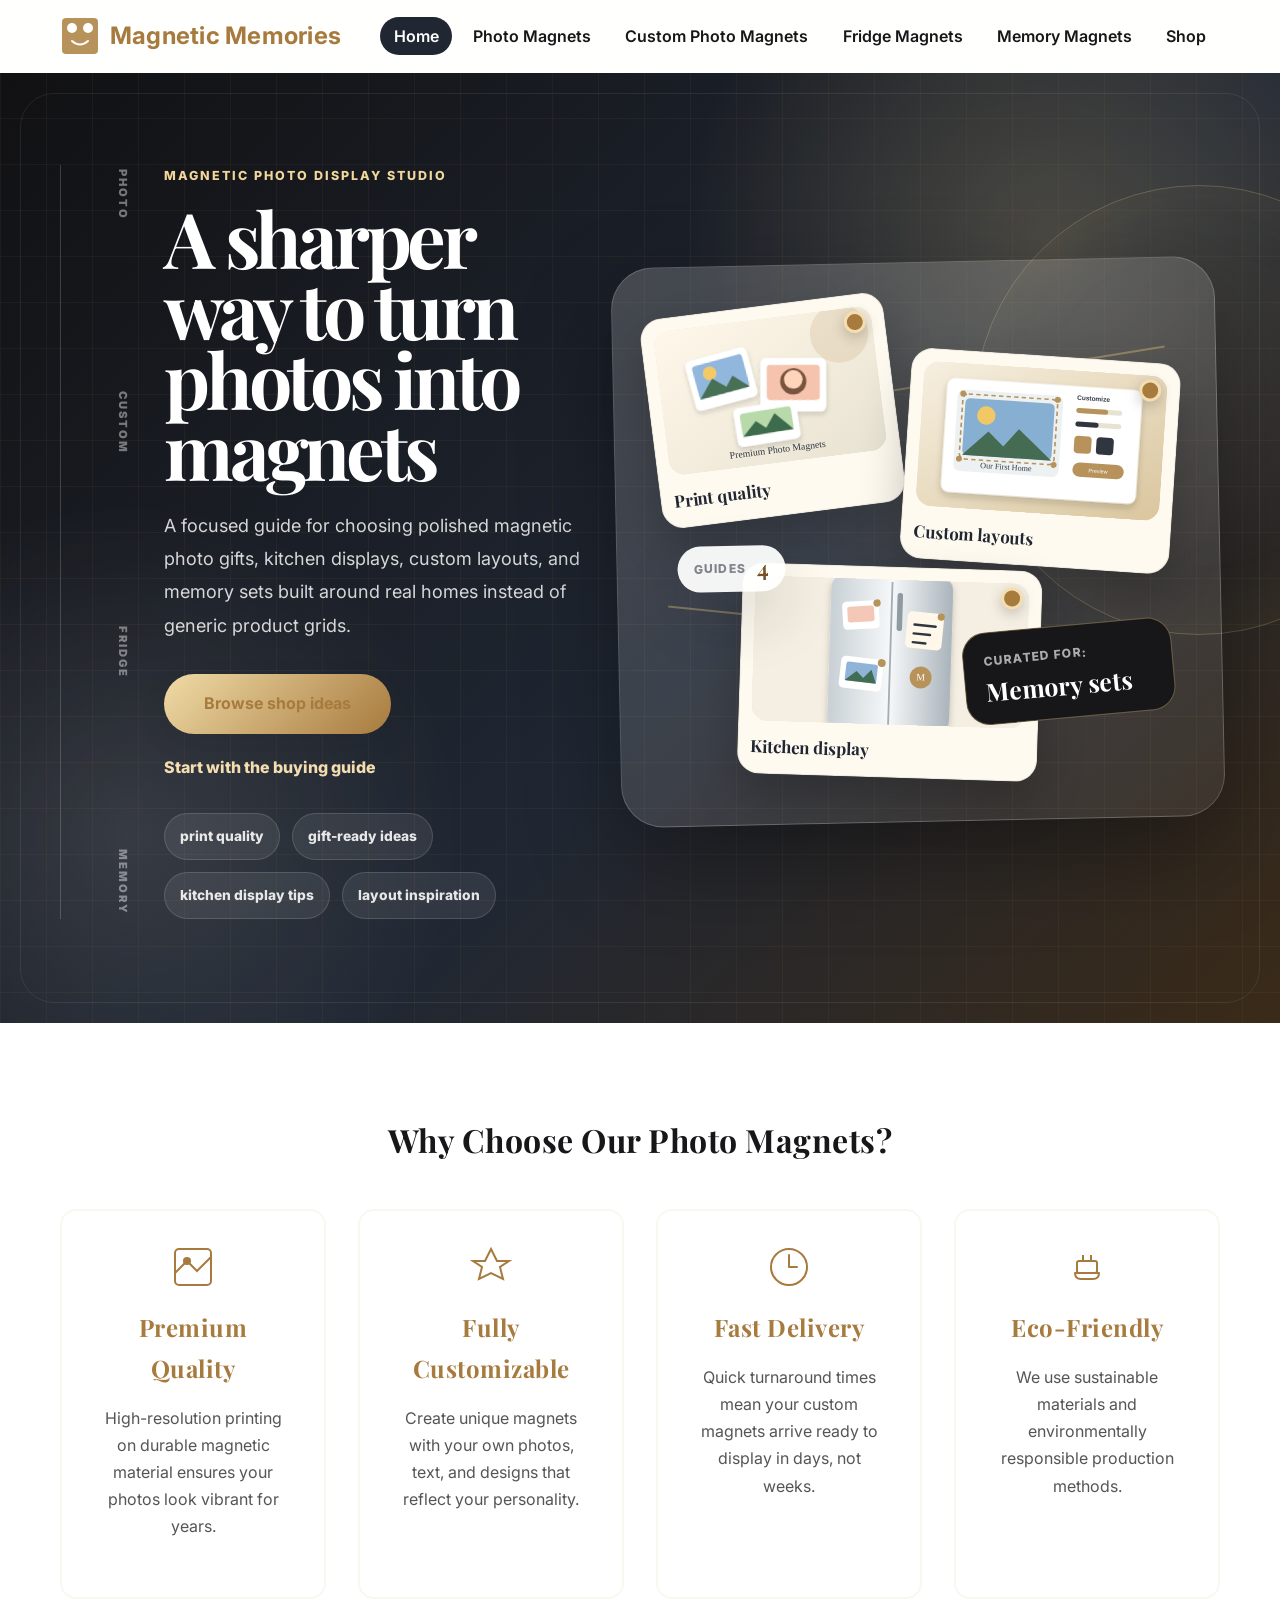
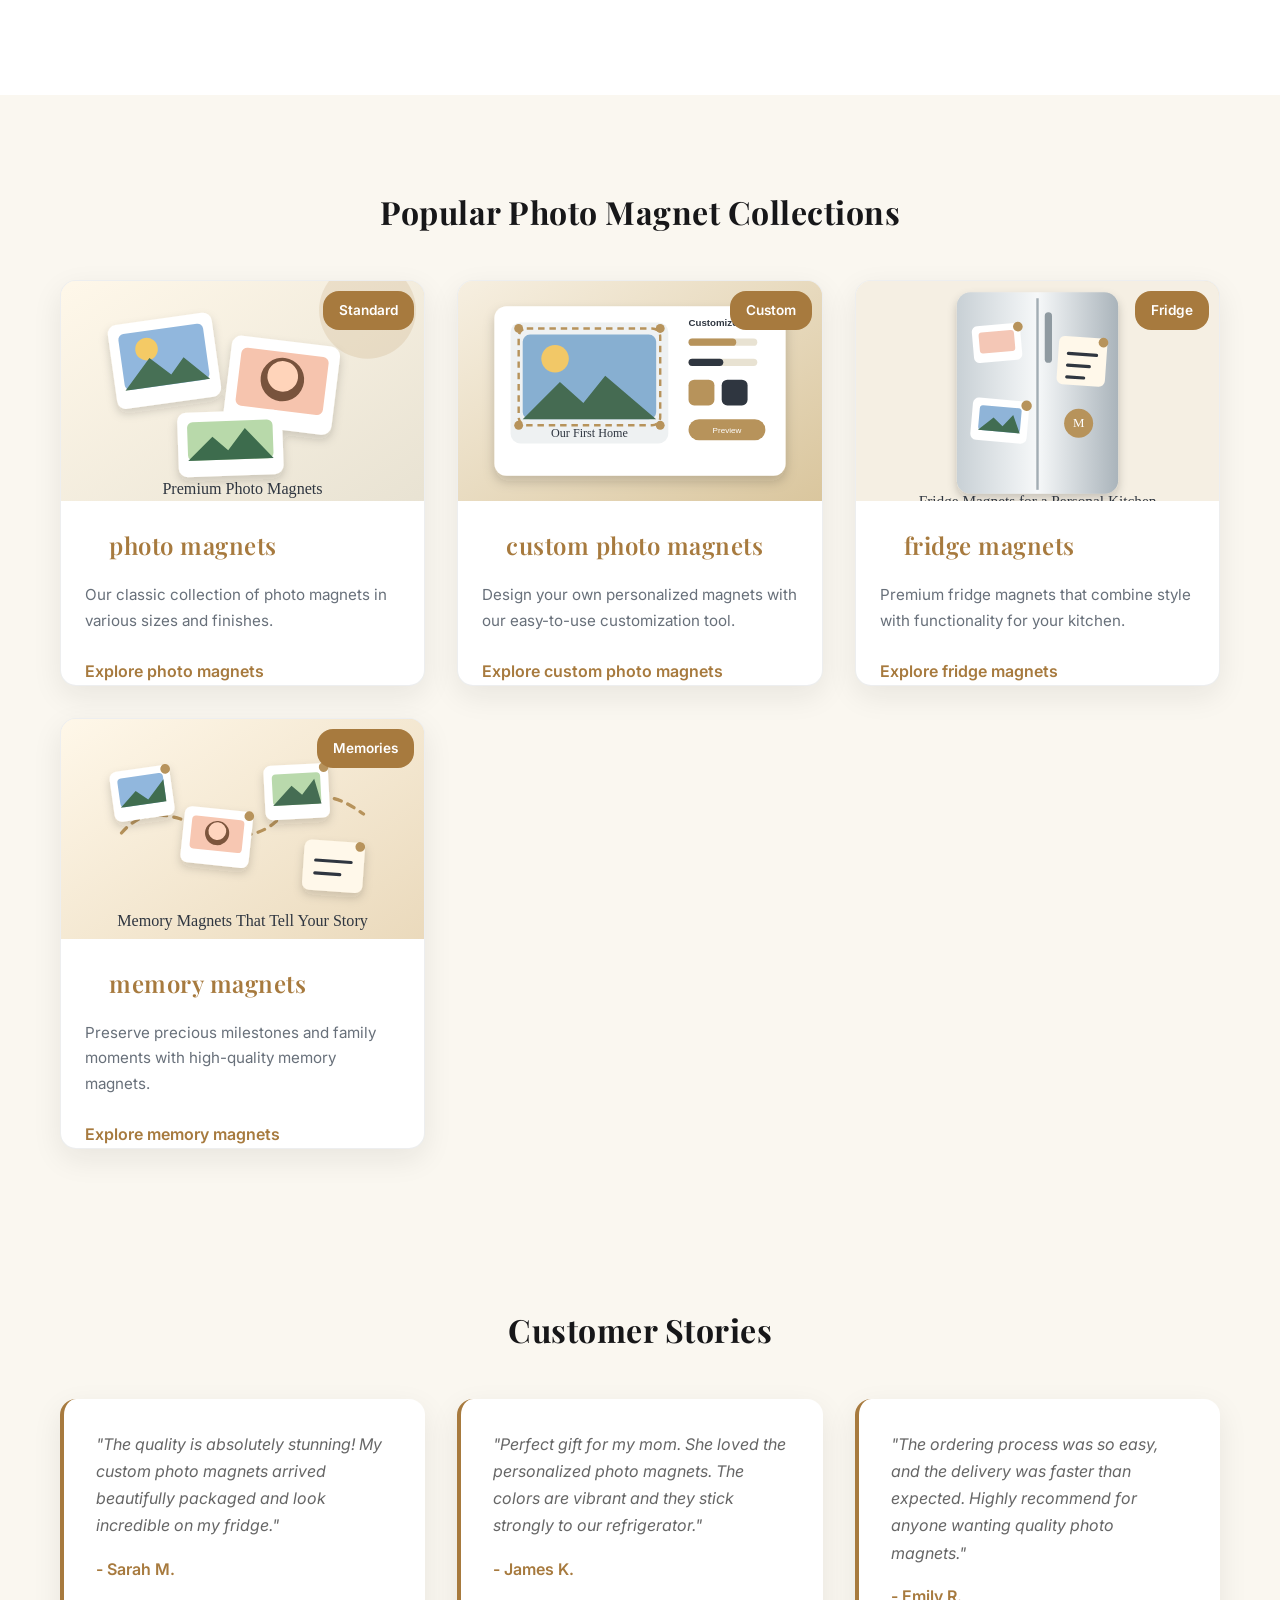
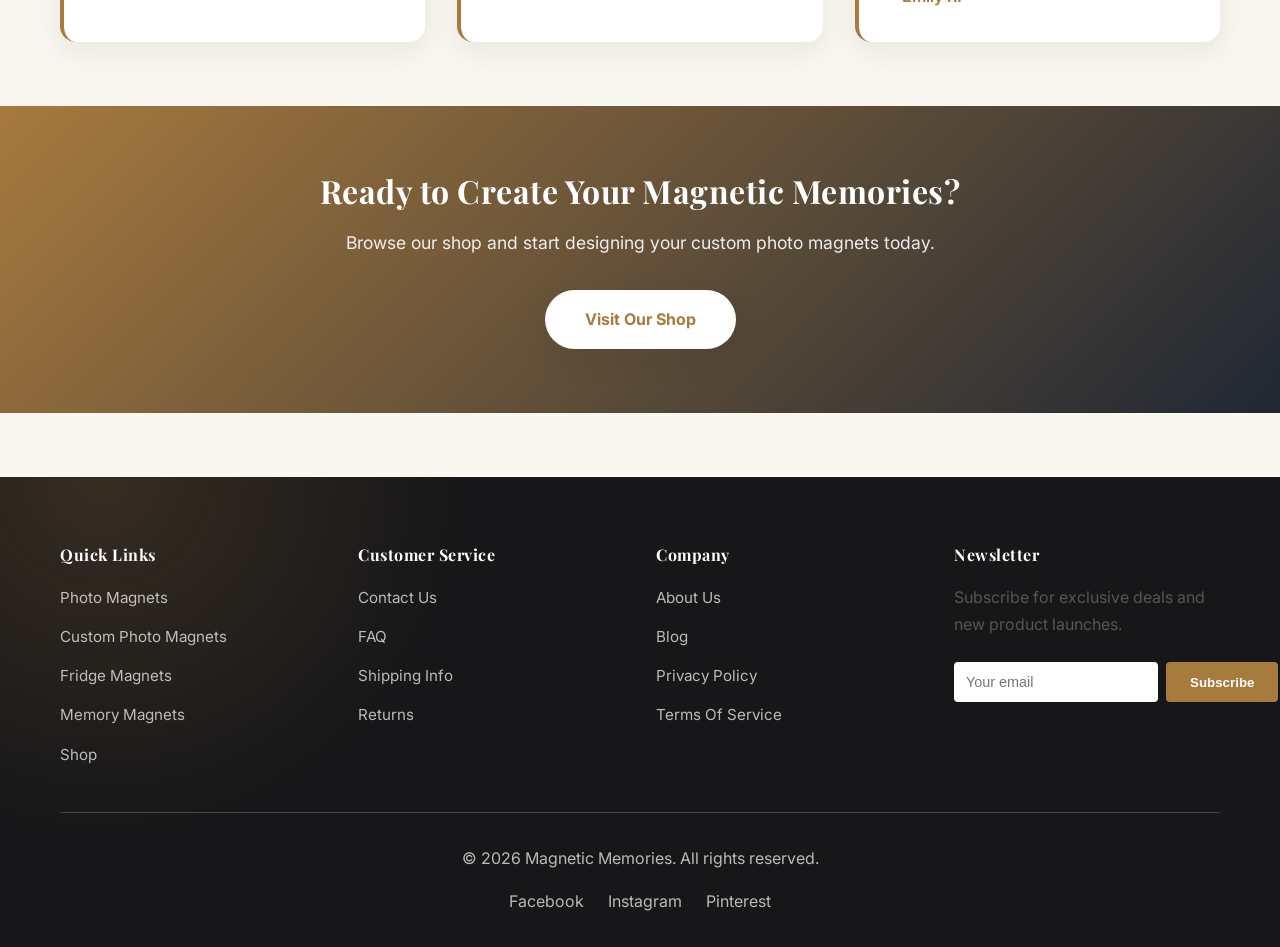
==== commit 92f73e0a: "Add files via upload" ====
--- a/index.html
+++ b/index.html
@@ -3,11 +3,40 @@
 <head>
     <meta charset="UTF-8">
     <meta name="viewport" content="width=device-width, initial-scale=1.0">
-    <meta name="description" content="Premium photo magnets and custom fridge magnets. Create personalized magnetic memories with our high-quality photo magnet collection.">
-    <meta name="keywords" content="photo magnets, custom photo magnets, fridge magnets, personalized magnets">
-    <title>Premium Photo Magnets - Custom Magnetic Memories</title>
+    <meta name="description" content="Shop premium photo magnets, custom photo magnets, and fridge magnets. Keep your memories alive with high quality photographic memory magnets.">
+    <title>Premium Photo Magnets &amp; Custom Magnetic Memories</title>
+    <meta property="og:title" content="Premium Photo Magnets &amp; Custom Magnetic Memories">
+    <meta property="og:description" content="Shop premium photo magnets, custom photo magnets, and fridge magnets. Keep your memories alive with high quality photographic memory magnets.">
+    <meta property="og:type" content="website">
+    <meta property="og:url" content="https://photo-magnets.github.io/">
+    <meta property="og:image" content="https://photo-magnets.github.io/images/hero.svg">
+    <meta name="twitter:card" content="summary_large_image">
+    <link rel="icon" href="images/logo.svg" type="image/svg+xml">
     <link rel="stylesheet" href="css/style.css">
     <link rel="canonical" href="https://photo-magnets.github.io/">
+    <script type="application/ld+json">
+    {
+      "@context": "https://schema.org",
+      "@type": "WebSite",
+      "name": "Magnetic Memories",
+      "url": "https://photo-magnets.github.io/",
+      "potentialAction": {
+        "@type": "SearchAction",
+        "target": "https://photo-magnets.github.io/shop.html?q={search_term_string}",
+        "query-input": "required name=search_term_string"
+      }
+    }
+    </script>
+    <script type="application/ld+json">
+    {
+      "@context": "https://schema.org",
+      "@type": "Organization",
+      "name": "Magnetic Memories",
+      "url": "https://photo-magnets.github.io/",
+      "logo": "https://photo-magnets.github.io/images/logo.svg",
+      "image": "https://photo-magnets.github.io/images/hero.svg"
+    }
+    </script>
 </head>
 <body>
     <!-- Header & Navigation -->
@@ -16,18 +45,19 @@
             <div class="container">
                 <div class="logo">
                     <svg width="40" height="40" viewBox="0 0 40 40" class="logo-icon">
-                        <rect x="2" y="2" width="36" height="36" rx="4" fill="#FF6B9D"/>
+                        <rect x="2" y="2" width="36" height="36" rx="4" fill="#B7935B"/>
                         <circle cx="12" cy="12" r="5" fill="white"/>
                         <circle cx="28" cy="12" r="5" fill="white"/>
                         <path d="M 12 25 Q 20 32 28 25" stroke="white" stroke-width="2" fill="none" stroke-linecap="round"/>
                     </svg>
-                    <span>Photo Magnets - Magnetic Memories</span>
+                    <span>Magnetic Memories</span>
                 </div>
                 <ul class="nav-menu">
                     <li><a href="index.html" class="active">Home</a></li>
-                    <li><a href="photo-magnets.html">Photo Magnets</a></li>
-                    <li><a href="custom-photo-magnets.html">Custom</a></li>
-                    <li><a href="fridge-magnets.html">Fridge Magnets</a></li>
+                    <li><a href="photo-magnets.html">photo magnets</a></li>
+                    <li><a href="custom-photo-magnets.html">custom photo magnets</a></li>
+                    <li><a href="fridge-magnets.html">fridge magnets</a></li>
+                    <li><a href="memory-magnets.html">memory magnets</a></li>
                     <li><a href="shop.html">Shop</a></li>
                 </ul>
                 <button class="hamburger">
@@ -41,23 +71,57 @@
 
     <!-- Hero Section -->
     <section class="hero">
-        <div class="hero-content">
-            <h1>Transform Your Memories into Magnetic Magic</h1>
-            <p>Premium photo magnets that turn your favorite moments into beautiful, lasting decorations for any metallic surface.</p>
-            <button class="cta-button">Explore Our Collection</button>
-            <svg class="hero-decoration" viewBox="0 0 200 200" width="200" height="200">
-                <defs>
-                    <linearGradient id="grad1" x1="0%" y1="0%" x2="100%" y2="100%">
-                        <stop offset="0%" style="stop-color:#FF6B9D;stop-opacity:0.1" />
-                        <stop offset="100%" style="stop-color:#4ECDC4;stop-opacity:0.1" />
-                    </linearGradient>
-                </defs>
-                <circle cx="100" cy="100" r="80" fill="url(#grad1)"/>
-                <rect x="60" y="60" width="80" height="80" rx="8" fill="none" stroke="#FF6B9D" stroke-width="2" opacity="0.5"/>
-                <circle cx="85" cy="85" r="8" fill="#FF6B9D" opacity="0.3"/>
-                <circle cx="115" cy="85" r="8" fill="#4ECDC4" opacity="0.3"/>
-                <circle cx="100" cy="120" r="12" fill="#FF6B9D" opacity="0.2"/>
-            </svg>
+        <div class="container hero-studio">
+            <div class="hero-rail" aria-hidden="true">
+                <span>photo</span>
+                <span>custom</span>
+                <span>fridge</span>
+                <span>memory</span>
+            </div>
+            <div class="hero-copy hero-copy--studio">
+                <p class="eyebrow">Magnetic photo display studio</p>
+                <h1>A sharper way to turn photos into magnets</h1>
+                <p class="hero-lede">A focused guide for choosing polished magnetic photo gifts, kitchen displays, custom layouts, and memory sets built around real homes instead of generic product grids.</p>
+                <div class="hero-actions">
+                    <a href="shop.html" class="cta-button cta-button--gold">Browse shop ideas</a>
+                    <a href="photo-magnets.html" class="text-link">Start with the buying guide</a>
+                </div>
+                <div class="hero-keywords" aria-label="Photo magnet shopping priorities">
+                    <span>print quality</span>
+                    <span>gift-ready ideas</span>
+                    <span>kitchen display tips</span>
+                    <span>layout inspiration</span>
+                </div>
+            </div>
+            <div class="hero-board" aria-label="Photo magnet guide preview board">
+                <div class="board-frame">
+                    <div class="board-line board-line--one"></div>
+                    <div class="board-line board-line--two"></div>
+                    <a href="photo-magnets.html" class="studio-card studio-card--photo">
+                        <span class="studio-pin"></span>
+                        <img src="images/photo-magnets.svg" alt="photo magnets preview" width="900" height="600" fetchpriority="high">
+                        <strong>Print quality</strong>
+                    </a>
+                    <a href="custom-photo-magnets.html" class="studio-card studio-card--custom">
+                        <span class="studio-pin"></span>
+                        <img src="images/custom-photo-magnets.svg" alt="custom photo magnets preview" width="900" height="600">
+                        <strong>Custom layouts</strong>
+                    </a>
+                    <a href="fridge-magnets.html" class="studio-card studio-card--fridge">
+                        <span class="studio-pin"></span>
+                        <img src="images/fridge-magnets.svg" alt="fridge magnets preview" width="900" height="600">
+                        <strong>Kitchen display</strong>
+                    </a>
+                    <a href="memory-magnets.html" class="studio-note">
+                        <span>Curated for:</span>
+                        <strong>Memory sets</strong>
+                    </a>
+                    <div class="studio-spec">
+                        <span>Guides</span>
+                        <strong>4</strong>
+                    </div>
+                </div>
+            </div>
         </div>
     </section>
 
@@ -69,9 +133,9 @@
                 <div class="feature-card">
                     <div class="feature-icon">
                         <svg width="48" height="48" viewBox="0 0 48 48">
-                            <rect x="6" y="6" width="36" height="36" rx="4" fill="none" stroke="#FF6B9D" stroke-width="2"/>
-                            <circle cx="18" cy="18" r="4" fill="#FF6B9D"/>
-                            <path d="M 6 30 L 18 18 L 28 28 L 42 14" stroke="#FF6B9D" stroke-width="2" fill="none" stroke-linecap="round"/>
+                            <rect x="6" y="6" width="36" height="36" rx="4" fill="none" stroke="#A77A3E" stroke-width="2"/>
+                            <circle cx="18" cy="18" r="4" fill="#A77A3E"/>
+                            <path d="M 6 30 L 18 18 L 28 28 L 42 14" stroke="#A77A3E" stroke-width="2" fill="none" stroke-linecap="round"/>
                         </svg>
                     </div>
                     <h3>Premium Quality</h3>
@@ -80,7 +144,7 @@
                 <div class="feature-card">
                     <div class="feature-icon">
                         <svg width="48" height="48" viewBox="0 0 48 48">
-                            <path d="M 24 6 L 30 18 L 42 18 L 33 24 L 36 36 L 24 30 L 12 36 L 15 24 L 6 18 L 18 18 Z" stroke="#FF6B9D" stroke-width="2" fill="none"/>
+                            <path d="M 24 6 L 30 18 L 42 18 L 33 24 L 36 36 L 24 30 L 12 36 L 15 24 L 6 18 L 18 18 Z" stroke="#A77A3E" stroke-width="2" fill="none"/>
                         </svg>
                     </div>
                     <h3>Fully Customizable</h3>
@@ -89,8 +153,8 @@
                 <div class="feature-card">
                     <div class="feature-icon">
                         <svg width="48" height="48" viewBox="0 0 48 48">
-                            <circle cx="24" cy="24" r="18" fill="none" stroke="#FF6B9D" stroke-width="2"/>
-                            <path d="M 24 24 L 24 12 M 24 24 L 32 24" stroke="#FF6B9D" stroke-width="2" stroke-linecap="round"/>
+                            <circle cx="24" cy="24" r="18" fill="none" stroke="#A77A3E" stroke-width="2"/>
+                            <path d="M 24 24 L 24 12 M 24 24 L 32 24" stroke="#A77A3E" stroke-width="2" stroke-linecap="round"/>
                         </svg>
                     </div>
                     <h3>Fast Delivery</h3>
@@ -99,11 +163,11 @@
                 <div class="feature-card">
                     <div class="feature-icon">
                         <svg width="48" height="48" viewBox="0 0 48 48">
-                            <path d="M 12 30 Q 12 36 18 36 L 30 36 Q 36 36 36 30" stroke="#FF6B9D" stroke-width="2" fill="none" stroke-linecap="round"/>
-                            <line x1="12" y1="30" x2="36" y2="30" stroke="#FF6B9D" stroke-width="2"/>
-                            <rect x="14" y="18" width="20" height="12" rx="2" fill="none" stroke="#FF6B9D" stroke-width="2"/>
-                            <line x1="20" y1="12" x2="20" y2="18" stroke="#FF6B9D" stroke-width="2"/>
-                            <line x1="28" y1="12" x2="28" y2="18" stroke="#FF6B9D" stroke-width="2"/>
+                            <path d="M 12 30 Q 12 36 18 36 L 30 36 Q 36 36 36 30" stroke="#A77A3E" stroke-width="2" fill="none" stroke-linecap="round"/>
+                            <line x1="12" y1="30" x2="36" y2="30" stroke="#A77A3E" stroke-width="2"/>
+                            <rect x="14" y="18" width="20" height="12" rx="2" fill="none" stroke="#A77A3E" stroke-width="2"/>
+                            <line x1="20" y1="12" x2="20" y2="18" stroke="#A77A3E" stroke-width="2"/>
+                            <line x1="28" y1="12" x2="28" y2="18" stroke="#A77A3E" stroke-width="2"/>
                         </svg>
                     </div>
                     <h3>Eco-Friendly</h3>
@@ -119,28 +183,40 @@
             <h2>Popular Photo Magnet Collections</h2>
             <div class="products-grid">
                 <div class="product-card">
-                    <div class="product-image" style="background: linear-gradient(135deg, #FF6B9D, #FF8787);">
+                    <div class="product-image">
+                        <img src="images/photo-magnets.svg" alt="Premium photo magnets collection" width="900" height="600" loading="lazy">
                         <span class="product-label">Standard</span>
                     </div>
-                    <h3><a href="photo-magnets.html">Photo Magnets</a></h3>
+                    <h3><a href="photo-magnets.html">photo magnets</a></h3>
                     <p>Our classic collection of photo magnets in various sizes and finishes.</p>
-                    <a href="photo-magnets.html" class="learn-more">Learn More →</a>
+                    <a href="photo-magnets.html" class="learn-more">Explore photo magnets</a>
                 </div>
                 <div class="product-card">
-                    <div class="product-image" style="background: linear-gradient(135deg, #4ECDC4, #44A08D);">
+                    <div class="product-image">
+                        <img src="images/custom-photo-magnets.svg" alt="Custom photo magnets design preview" width="900" height="600" loading="lazy">
                         <span class="product-label">Custom</span>
                     </div>
-                    <h3><a href="custom-photo-magnets.html">Custom Photo Magnets</a></h3>
+                    <h3><a href="custom-photo-magnets.html">custom photo magnets</a></h3>
                     <p>Design your own personalized magnets with our easy-to-use customization tool.</p>
-                    <a href="custom-photo-magnets.html" class="learn-more">Learn More →</a>
+                    <a href="custom-photo-magnets.html" class="learn-more">Explore custom photo magnets</a>
                 </div>
                 <div class="product-card">
-                    <div class="product-image" style="background: linear-gradient(135deg, #95E1D3, #38ADA9);">
+                    <div class="product-image">
+                        <img src="images/fridge-magnets.svg" alt="Fridge magnets on a modern refrigerator" width="900" height="600" loading="lazy">
                         <span class="product-label">Fridge</span>
                     </div>
-                    <h3><a href="fridge-magnets.html">Fridge Magnets</a></h3>
+                    <h3><a href="fridge-magnets.html">fridge magnets</a></h3>
                     <p>Premium fridge magnets that combine style with functionality for your kitchen.</p>
-                    <a href="fridge-magnets.html" class="learn-more">Learn More →</a>
+                    <a href="fridge-magnets.html" class="learn-more">Explore fridge magnets</a>
+                </div>
+                <div class="product-card">
+                    <div class="product-image">
+                        <img src="images/memory-magnets.svg" alt="Memory magnets arranged as a family timeline" width="900" height="600" loading="lazy">
+                        <span class="product-label">Memories</span>
+                    </div>
+                    <h3><a href="memory-magnets.html">memory magnets</a></h3>
+                    <p>Preserve precious milestones and family moments with high-quality memory magnets.</p>
+                    <a href="memory-magnets.html" class="learn-more">Explore memory magnets</a>
                 </div>
             </div>
         </div>
@@ -153,15 +229,15 @@
             <div class="testimonials-grid">
                 <div class="testimonial">
                     <p class="testimonial-text">"The quality is absolutely stunning! My custom photo magnets arrived beautifully packaged and look incredible on my fridge."</p>
-                    <p class="testimonial-author">— Sarah M.</p>
+                    <p class="testimonial-author">- Sarah M.</p>
                 </div>
                 <div class="testimonial">
                     <p class="testimonial-text">"Perfect gift for my mom. She loved the personalized photo magnets. The colors are vibrant and they stick strongly to our refrigerator."</p>
-                    <p class="testimonial-author">— James K.</p>
+                    <p class="testimonial-author">- James K.</p>
                 </div>
                 <div class="testimonial">
                     <p class="testimonial-text">"The ordering process was so easy, and the delivery was faster than expected. Highly recommend for anyone wanting quality photo magnets."</p>
-                    <p class="testimonial-author">— Emily R.</p>
+                    <p class="testimonial-author">- Emily R.</p>
                 </div>
             </div>
         </div>
@@ -183,28 +259,29 @@
                 <div class="footer-section">
                     <h4>Quick Links</h4>
                     <ul>
-                        <li><a href="photo-magnets.html">Photo Magnets</a></li>
-                        <li><a href="custom-photo-magnets.html">Custom Magnets</a></li>
-                        <li><a href="fridge-magnets.html">Fridge Magnets</a></li>
+                        <li><a href="photo-magnets.html">photo magnets</a></li>
+                        <li><a href="custom-photo-magnets.html">custom photo magnets</a></li>
+                        <li><a href="fridge-magnets.html">fridge magnets</a></li>
+                        <li><a href="memory-magnets.html">memory magnets</a></li>
                         <li><a href="shop.html">Shop</a></li>
                     </ul>
                 </div>
                 <div class="footer-section">
                     <h4>Customer Service</h4>
                     <ul>
-                        <li><a href="#contact">Contact Us</a></li>
-                        <li><a href="#faq">FAQ</a></li>
-                        <li><a href="#shipping">Shipping Info</a></li>
-                        <li><a href="#returns">Returns</a></li>
+                        <li><a href="contact.html">Contact Us</a></li>
+                        <li><a href="faq.html">FAQ</a></li>
+                        <li><a href="shipping-info.html">Shipping Info</a></li>
+                        <li><a href="returns.html">Returns</a></li>
                     </ul>
                 </div>
                 <div class="footer-section">
                     <h4>Company</h4>
                     <ul>
-                        <li><a href="#about">About Us</a></li>
-                        <li><a href="#blog">Blog</a></li>
-                        <li><a href="#privacy">Privacy Policy</a></li>
-                        <li><a href="#terms">Terms of Service</a></li>
+                        <li><a href="about.html">About Us</a></li>
+                        <li><a href="blog.html">Blog</a></li>
+                        <li><a href="privacy-policy.html">Privacy Policy</a></li>
+                        <li><a href="terms-of-service.html">Terms of Service</a></li>
                     </ul>
                 </div>
                 <div class="footer-section">
@@ -217,7 +294,7 @@
                 </div>
             </div>
             <div class="footer-bottom">
-                <p>&copy; 2024 MagneticMemories. All rights reserved.</p>
+                <p>&copy; 2026 Magnetic Memories. All rights reserved.</p>
                 <div class="social-links">
                     <a href="#facebook">Facebook</a>
                     <a href="#instagram">Instagram</a>
--- a/css/style.css
+++ b/css/style.css
@@ -1,6 +1,7 @@
 /* ============================================
    MAGNETIC MEMORIES - PREMIUM WEBSITE STYLES
    ============================================ */
+@import url('https://fonts.googleapis.com/css2?family=Inter:wght@300;400;500;600&family=Playfair+Display:ital,wght@0,400;0,600;0,700;1,400&display=swap');
 
 * {
     margin: 0;
@@ -9,26 +10,27 @@
 }
 
 :root {
-    --primary-color: #FF6B9D;
-    --secondary-color: #4ECDC4;
-    --accent-color: #95E1D3;
-    --dark-color: #2C3E50;
-    --light-color: #F8F9FA;
-    --gray-color: #6C757D;
-    --success-color: #7ED321;
-    --warning-color: #F39C12;
+    --primary-color: #A77A3E;
+    --primary-dark: #765126;
+    --secondary-color: #202733;
+    --accent-color: #EFE5D2;
+    --dark-color: #171719;
+    --light-color: #FAF7F0;
+    --gray-color: #68707A;
+    --success-color: #44A08D;
+    --warning-color: #D4AF37;
     --danger-color: #E74C3C;
-    --border-radius: 8px;
-    --shadow: 0 2px 10px rgba(0, 0, 0, 0.1);
-    --shadow-lg: 0 10px 30px rgba(0, 0, 0, 0.2);
+    --border-radius: 16px;
+    --shadow: 0 10px 30px rgba(23, 23, 25, 0.08);
+    --shadow-lg: 0 24px 60px rgba(23, 23, 25, 0.16);
 }
 
 html, body {
     height: 100%;
-    font-family: 'Segoe UI', Tahoma, Geneva, Verdana, sans-serif;
+    font-family: 'Inter', -apple-system, BlinkMacSystemFont, 'Segoe UI', Roboto, sans-serif;
     color: var(--dark-color);
     background-color: var(--light-color);
-    line-height: 1.6;
+    line-height: 1.7;
 }
 
 /* ============================================
@@ -36,9 +38,11 @@
    ============================================ */
 
 h1, h2, h3, h4, h5, h6 {
+    font-family: 'Playfair Display', serif;
     font-weight: 700;
     margin-bottom: 1rem;
     color: var(--dark-color);
+    letter-spacing: 0.5px;
 }
 
 h1 {
@@ -90,8 +94,9 @@
    ============================================ */
 
 .header {
-    background-color: white;
-    box-shadow: var(--shadow);
+    background-color: rgba(255, 255, 255, 0.92);
+    box-shadow: 0 1px 0 rgba(32, 39, 51, 0.08);
+    backdrop-filter: blur(16px);
     position: sticky;
     top: 0;
     z-index: 1000;
@@ -102,6 +107,13 @@
     align-items: center;
     justify-content: space-between;
     padding: 1rem 0;
+}
+
+.navbar .container {
+    display: flex;
+    align-items: center;
+    justify-content: space-between;
+    width: 100%;
 }
 
 .logo {
@@ -111,10 +123,11 @@
     font-size: 1.5rem;
     font-weight: 700;
     color: var(--primary-color);
+    letter-spacing: 0.01em;
 }
 
 .logo-icon {
-    animation: float 3s ease-in-out infinite;
+    animation: none;
 }
 
 @keyframes float {
@@ -125,20 +138,21 @@
 .nav-menu {
     display: flex;
     list-style: none;
-    gap: 2rem;
+    gap: 0.45rem;
 }
 
 .nav-menu a {
     color: var(--dark-color);
-    font-weight: 500;
-    padding: 0.5rem 1rem;
-    border-radius: var(--border-radius);
+    font-weight: 600;
+    padding: 0.55rem 0.85rem;
+    border-radius: 999px;
+    text-transform: capitalize;
     transition: all 0.3s ease;
 }
 
 .nav-menu a:hover,
 .nav-menu a.active {
-    background-color: var(--primary-color);
+    background-color: var(--secondary-color);
     color: white;
     text-decoration: none;
 }
@@ -165,10 +179,15 @@
    ============================================ */
 
 .hero {
-    background: linear-gradient(135deg, var(--primary-color), var(--secondary-color));
-    color: white;
-    padding: 6rem 2rem;
-    text-align: center;
+    background:
+        linear-gradient(90deg, rgba(167, 122, 62, 0.08) 1px, transparent 1px),
+        linear-gradient(0deg, rgba(167, 122, 62, 0.08) 1px, transparent 1px),
+        radial-gradient(circle at 82% 18%, rgba(216, 189, 127, 0.24), transparent 28%),
+        radial-gradient(circle at 10% 80%, rgba(255, 255, 255, 0.12), transparent 24%),
+        linear-gradient(135deg, #111113 0%, #202733 58%, #3a2a18 100%);
+    background-size: 46px 46px, 46px 46px, auto, auto, auto;
+    color: white;
+    padding: 5.75rem 0 6.5rem;
     position: relative;
     overflow: hidden;
 }
@@ -176,43 +195,289 @@
 .hero::before {
     content: '';
     position: absolute;
-    top: -50%;
-    right: -10%;
-    width: 500px;
-    height: 500px;
-    background: rgba(255, 255, 255, 0.1);
+    inset: 1.25rem;
+    border: 1px solid rgba(255, 255, 255, 0.08);
+    border-radius: 34px;
+    pointer-events: none;
+}
+
+.hero::after {
+    content: '';
+    position: absolute;
+    right: -9rem;
+    top: 7rem;
+    width: 28rem;
+    height: 28rem;
+    border: 1px solid rgba(216, 189, 127, 0.28);
     border-radius: 50%;
-}
-
-.hero-content {
+    box-shadow: inset 0 0 80px rgba(216, 189, 127, 0.08);
+}
+
+.hero-studio {
+    display: grid;
+    grid-template-columns: 72px minmax(0, 0.82fr) minmax(520px, 1.18fr);
+    align-items: center;
+    gap: 2rem;
     position: relative;
     z-index: 1;
-    max-width: 800px;
-    margin: 0 auto;
+}
+
+.hero-rail {
+    align-self: stretch;
+    border-left: 1px solid rgba(255, 255, 255, 0.18);
+    display: flex;
+    flex-direction: column;
+    justify-content: space-between;
+    min-height: 520px;
+    padding: 0.25rem 0 0.25rem 1.1rem;
+}
+
+.hero-rail span {
+    color: rgba(255, 255, 255, 0.42);
+    font-size: 0.7rem;
+    font-weight: 900;
+    letter-spacing: 0.18em;
+    text-transform: uppercase;
+    writing-mode: vertical-rl;
+}
+
+.hero-copy--studio {
+    max-width: 620px;
+}
+
+.eyebrow {
+    color: #f1d79b;
+    font-size: 0.78rem;
+    font-weight: 800;
+    letter-spacing: 0.16em;
+    margin-bottom: 1rem;
+    text-transform: uppercase;
 }
 
 .hero h1 {
     color: white;
-    font-size: 3rem;
-    margin-bottom: 1rem;
-    animation: slideDown 0.8s ease-out;
-}
-
-@keyframes slideDown {
-    from {
-        opacity: 0;
-        transform: translateY(-20px);
-    }
-    to {
-        opacity: 1;
-        transform: translateY(0);
-    }
-}
-
-.hero p {
-    color: rgba(255, 255, 255, 0.95);
-    font-size: 1.2rem;
-    margin-bottom: 2rem;
+    font-size: clamp(3rem, 6vw, 6.35rem);
+    letter-spacing: -0.055em;
+    line-height: 0.92;
+    margin-bottom: 1.5rem;
+    max-width: 680px;
+}
+
+.hero-lede {
+    color: rgba(255, 255, 255, 0.82);
+    font-size: 1.13rem;
+    line-height: 1.85;
+    margin-bottom: 0;
+}
+
+.hero-actions {
+    align-items: center;
+    display: flex;
+    flex-wrap: wrap;
+    gap: 1.25rem;
+    margin: 2rem 0 1.5rem;
+}
+
+.cta-button--gold {
+    background: linear-gradient(135deg, #f0dba6, #a77a3e);
+    color: #171719;
+    padding: 1.1rem 2rem;
+}
+
+.cta-button--gold:hover {
+    color: #171719;
+    transform: translateY(-2px);
+}
+
+.text-link {
+    color: #f4ddb0;
+    font-weight: 800;
+}
+
+.text-link:hover {
+    color: white;
+}
+
+.hero-keywords {
+    display: flex;
+    flex-wrap: wrap;
+    gap: 0.7rem;
+    margin-top: 2rem;
+}
+
+.hero-keywords span {
+    background: rgba(255, 255, 255, 0.08);
+    border: 1px solid rgba(255, 255, 255, 0.14);
+    border-radius: 999px;
+    color: rgba(255, 255, 255, 0.88);
+    font-size: 0.86rem;
+    font-weight: 800;
+    padding: 0.7rem 0.95rem;
+}
+
+.hero-board {
+    min-height: 560px;
+    position: relative;
+}
+
+.board-frame {
+    background:
+        radial-gradient(circle at 20% 18%, rgba(255, 255, 255, 0.95), transparent 3px),
+        linear-gradient(145deg, rgba(255, 255, 255, 0.19), rgba(255, 255, 255, 0.06));
+    border: 1px solid rgba(255, 255, 255, 0.18);
+    border-radius: 42px;
+    box-shadow: 0 34px 90px rgba(0, 0, 0, 0.36);
+    height: 560px;
+    position: relative;
+    transform: rotate(-1.2deg);
+}
+
+.board-line {
+    background: rgba(216, 189, 127, 0.42);
+    height: 2px;
+    left: 8%;
+    position: absolute;
+    right: 8%;
+    top: 22%;
+    transform: rotate(-8deg);
+}
+
+.board-line--two {
+    top: 66%;
+    transform: rotate(7deg);
+}
+
+.studio-card,
+.studio-note,
+.studio-spec {
+    position: absolute;
+    z-index: 2;
+}
+
+.studio-card {
+    background: #fffaf0;
+    border: 1px solid rgba(32, 39, 51, 0.1);
+    border-radius: 22px;
+    box-shadow: 0 22px 46px rgba(0, 0, 0, 0.22);
+    color: var(--secondary-color);
+    display: block;
+    overflow: hidden;
+    padding: 0.75rem;
+}
+
+.studio-card:hover {
+    text-decoration: none;
+    transform: translateY(-4px) rotate(0deg);
+}
+
+.studio-card img {
+    background: #efe5d2;
+    border-radius: 16px;
+    display: block;
+    height: 145px;
+    object-fit: cover;
+    width: 100%;
+}
+
+.studio-card strong {
+    display: block;
+    font-family: 'Playfair Display', serif;
+    font-size: 1.05rem;
+    margin-top: 0.7rem;
+}
+
+.studio-pin {
+    background: #a77a3e;
+    border: 3px solid #f4ddb0;
+    border-radius: 50%;
+    box-shadow: 0 4px 14px rgba(0, 0, 0, 0.22);
+    height: 22px;
+    position: absolute;
+    right: 18px;
+    top: 16px;
+    width: 22px;
+    z-index: 3;
+}
+
+.studio-card--photo {
+    left: 6%;
+    top: 7%;
+    transform: rotate(-6deg);
+    width: 245px;
+}
+
+.studio-card--custom {
+    right: 7%;
+    top: 17%;
+    transform: rotate(5deg);
+    width: 270px;
+}
+
+.studio-card--fridge {
+    bottom: 8%;
+    left: 20%;
+    transform: rotate(3deg);
+    width: 300px;
+}
+
+.studio-note {
+    background: #171719;
+    border: 1px solid rgba(216, 189, 127, 0.42);
+    border-radius: 24px;
+    bottom: 18%;
+    color: white;
+    padding: 1.15rem 1.25rem;
+    right: 8%;
+    transform: rotate(-4deg);
+    width: 210px;
+}
+
+.studio-note:hover {
+    color: white;
+    text-decoration: none;
+    transform: translateY(-4px) rotate(-4deg);
+}
+
+.studio-note span,
+.studio-spec span {
+    color: rgba(255, 255, 255, 0.64);
+    display: block;
+    font-size: 0.76rem;
+    font-weight: 800;
+    letter-spacing: 0.1em;
+    text-transform: uppercase;
+}
+
+.studio-note strong {
+    display: block;
+    font-family: 'Playfair Display', serif;
+    font-size: 1.55rem;
+    line-height: 1.05;
+    margin-top: 0.45rem;
+}
+
+.studio-spec {
+    align-items: center;
+    background: rgba(255, 255, 255, 0.94);
+    border-radius: 999px;
+    box-shadow: var(--shadow-lg);
+    color: var(--secondary-color);
+    display: flex;
+    gap: 0.7rem;
+    left: 10%;
+    padding: 0.75rem 1rem;
+    top: 50%;
+}
+
+.studio-spec span {
+    color: rgba(32, 39, 51, 0.55);
+}
+
+.studio-spec strong {
+    color: var(--primary-dark);
+    font-family: 'Playfair Display', serif;
+    font-size: 1.4rem;
+    line-height: 1;
 }
 
 .hero-decoration {
@@ -225,6 +490,13 @@
     height: 300px;
 }
 
+.hero-image,
+.content-visual {
+    display: block;
+    width: 100%;
+    height: auto;
+}
+
 /* ============================================
    FEATURED PRODUCTS SECTION
    ============================================ */
@@ -296,6 +568,7 @@
     border-radius: var(--border-radius);
     overflow: hidden;
     box-shadow: var(--shadow);
+    border: 1px solid rgba(32, 39, 51, 0.08);
     transition: all 0.3s ease;
 }
 
@@ -305,10 +578,17 @@
 }
 
 .product-image {
-    height: 200px;
-    background: linear-gradient(135deg, #667eea 0%, #764ba2 100%);
+    height: 220px;
+    background: linear-gradient(135deg, #f7f0e2 0%, #e3d1ae 100%);
     position: relative;
     overflow: hidden;
+}
+
+.product-image img {
+    width: 100%;
+    height: 100%;
+    object-fit: cover;
+    display: block;
 }
 
 .product-label {
@@ -354,30 +634,17 @@
 }
 
 .article-header {
-    background: linear-gradient(135deg, var(--primary-color), var(--secondary-color));
-    color: white;
-    padding: 3rem 2rem;
+    background:
+        radial-gradient(circle at 90% 0%, rgba(255, 255, 255, 0.18), transparent 28%),
+        linear-gradient(135deg, #171719, #2f3640 58%, #a77a3e);
+    color: white;
+    padding: 4.5rem 2rem;
 }
 
 .article-header h1 {
     color: white;
     font-size: 2rem;
     margin-bottom: 1rem;
-}
-
-.article-meta {
-    color: rgba(255, 255, 255, 0.8);
-    font-size: 0.95rem;
-}
-
-.article-image {
-    height: 400px;
-    background: linear-gradient(135deg, #667eea 0%, #764ba2 100%);
-    display: flex;
-    align-items: center;
-    justify-content: center;
-    color: white;
-    font-size: 1.2rem;
 }
 
 .article-body {
@@ -402,8 +669,38 @@
 }
 
 .article-content p {
-    text-align: justify;
+    text-align: left;
     color: #666;
+}
+
+.article-graphic {
+    background: linear-gradient(145deg, #fffaf0, #efe5d2);
+    border: 1px solid rgba(167, 122, 62, 0.18);
+    border-radius: 22px;
+    box-shadow: var(--shadow-lg);
+    margin: 0.35rem 0 1.5rem 2rem;
+    max-width: 360px;
+    overflow: hidden;
+}
+
+.article-graphic--right {
+    float: right;
+}
+
+.article-graphic img {
+    aspect-ratio: 3 / 2;
+    display: block;
+    height: auto;
+    object-fit: cover;
+    width: 100%;
+}
+
+.article-graphic figcaption {
+    color: #5f6470;
+    font-size: 0.86rem;
+    line-height: 1.55;
+    margin: 0;
+    padding: 1rem 1.1rem;
 }
 
 .article-cta {
@@ -463,6 +760,54 @@
 }
 
 /* ============================================
+   SUPPORT PAGES
+   ============================================ */
+
+.page-hero {
+    background:
+        radial-gradient(circle at 85% 5%, rgba(255, 255, 255, 0.18), transparent 30%),
+        linear-gradient(135deg, #171719, #2f3640 58%, #a77a3e);
+    color: white;
+    padding: 4.5rem 2rem;
+    text-align: center;
+}
+
+.page-hero h1 {
+    color: white;
+    font-size: clamp(2rem, 4vw, 3.75rem);
+}
+
+.page-hero p {
+    color: rgba(255, 255, 255, 0.9);
+    max-width: 760px;
+    margin: 0 auto;
+}
+
+.page-body {
+    padding: 4rem 2rem;
+}
+
+.content-card {
+    background: white;
+    border: 1px solid rgba(32, 39, 51, 0.08);
+    border-radius: var(--border-radius);
+    box-shadow: var(--shadow);
+    margin-bottom: 2rem;
+    padding: 2rem;
+}
+
+.content-card h2,
+.content-card h3 {
+    color: var(--primary-color);
+}
+
+.blog-list article,
+.faq-list h3 {
+    border-top: 1px solid rgba(32, 39, 51, 0.08);
+    padding-top: 1.25rem;
+}
+
+/* ============================================
    SIDEBAR
    ============================================ */
 
@@ -512,9 +857,11 @@
    ============================================ */
 
 .shop-header {
-    background: linear-gradient(135deg, var(--primary-color), var(--secondary-color));
-    color: white;
-    padding: 3rem 2rem;
+    background:
+        radial-gradient(circle at 75% 10%, rgba(255, 255, 255, 0.2), transparent 30%),
+        linear-gradient(135deg, #171719, #2f3640 58%, #a77a3e);
+    color: white;
+    padding: 4.5rem 2rem;
     text-align: center;
 }
 
@@ -526,6 +873,17 @@
 .shop-header p {
     color: rgba(255, 255, 255, 0.9);
     font-size: 1.1rem;
+}
+
+.product-link-notice {
+    background: #fff8ea;
+    border: 1px solid #e8e2d2;
+    border-left: 4px solid var(--primary-color);
+    border-radius: var(--border-radius);
+    color: #555;
+    margin: 2rem auto 0;
+    max-width: 1200px;
+    padding: 1rem 1.25rem;
 }
 
 .shop-layout {
@@ -632,10 +990,13 @@
 
 .shop-product {
     background: white;
-    border: 1px solid #eee;
+    border: 1px solid rgba(32, 39, 51, 0.08);
     border-radius: var(--border-radius);
     overflow: hidden;
+    box-shadow: var(--shadow);
     transition: all 0.3s ease;
+    display: flex;
+    flex-direction: column;
 }
 
 .shop-product:hover {
@@ -644,8 +1005,8 @@
 }
 
 .shop-product .product-image {
-    height: 180px;
-    background: linear-gradient(135deg, #667eea 0%, #764ba2 100%);
+    height: 190px;
+    background: linear-gradient(135deg, #f7f0e2 0%, #e3d1ae 100%);
     position: relative;
     display: flex;
     align-items: center;
@@ -675,6 +1036,7 @@
     font-size: 0.85rem;
     color: var(--gray-color);
     margin-bottom: 0.75rem;
+    min-height: 3.25rem;
 }
 
 .product-rating {
@@ -682,6 +1044,7 @@
     font-size: 0.85rem;
     color: var(--gray-color);
     margin-bottom: 1rem;
+    min-height: 1.5rem;
 }
 
 .stars {
@@ -694,33 +1057,52 @@
 }
 
 .product-footer {
-    display: flex;
-    justify-content: space-between;
-    align-items: center;
+    display: grid;
+    grid-template-columns: 1fr;
+    gap: 0.85rem;
+    margin-top: auto;
     padding: 1rem;
     background-color: var(--light-color);
     border-top: 1px solid #eee;
 }
 
 .price {
+    display: block;
     font-size: 1.25rem;
     font-weight: 700;
+    line-height: 1.2;
+    min-height: 1.55rem;
     color: var(--primary-color);
+}
+
+.price s {
+    color: rgba(118, 81, 38, 0.65);
+    margin-right: 0.4rem;
 }
 
 .add-to-cart {
     background-color: var(--primary-color);
-    color: white;
-    padding: 0.5rem 1rem;
-    border-radius: 4px;
-    font-size: 0.85rem;
-    font-weight: 600;
+    border: none;
+    color: white;
+    cursor: pointer;
+    min-height: 3rem;
+    padding: 0.75rem 1rem;
+    border-radius: 999px;
+    font-size: 0.9rem;
+    font-weight: 800;
+    line-height: 1;
     transition: all 0.3s ease;
-    display: inline-block;
+    display: inline-flex;
+    align-items: center;
+    justify-content: center;
+    text-align: center;
+    white-space: nowrap;
+    width: 100%;
 }
 
 .add-to-cart:hover {
-    background-color: var(--secondary-color);
+    background-color: var(--primary-dark);
+    color: white;
     transform: scale(1.05);
     text-decoration: none;
 }
@@ -752,59 +1134,6 @@
 }
 
 /* ============================================
-   AFFILIATE SECTION
-   ============================================ */
-
-.affiliate-section {
-    background-color: white;
-    padding: 3rem 2rem;
-    margin: 2rem 0;
-}
-
-.affiliate-section h2 {
-    text-align: center;
-    margin-bottom: 1rem;
-    color: var(--primary-color);
-}
-
-.affiliate-notice {
-    background-color: #fff3cd;
-    border-left: 4px solid var(--warning-color);
-    padding: 1.5rem;
-    border-radius: var(--border-radius);
-    margin-bottom: 2rem;
-    color: #856404;
-}
-
-.partner-links {
-    display: grid;
-    grid-template-columns: repeat(auto-fit, minmax(300px, 1fr));
-    gap: 1.5rem;
-}
-
-.affiliate-link {
-    background: linear-gradient(135deg, #f5f7fa 0%, #c3cfe2 100%);
-    padding: 1.5rem;
-    border-radius: var(--border-radius);
-    display: block;
-    color: var(--dark-color);
-    transition: all 0.3s ease;
-    border-left: 4px solid var(--primary-color);
-}
-
-.affiliate-link:hover {
-    box-shadow: var(--shadow-lg);
-    text-decoration: none;
-    transform: translateX(5px);
-}
-
-.affiliate-link strong {
-    color: var(--primary-color);
-    display: block;
-    margin-bottom: 0.5rem;
-}
-
-/* ============================================
    PROMO BANNER
    ============================================ */
 
@@ -920,7 +1249,7 @@
     background-color: white;
     color: var(--primary-color);
     border: none;
-    border-radius: var(--border-radius);
+    border-radius: 999px;
     font-size: 1rem;
     font-weight: 700;
     cursor: pointer;
@@ -940,7 +1269,9 @@
    ============================================ */
 
 .footer {
-    background-color: var(--dark-color);
+    background:
+        radial-gradient(circle at 8% 0%, rgba(167, 122, 62, 0.22), transparent 28%),
+        var(--dark-color);
     color: white;
     padding: 4rem 2rem 2rem;
     margin-top: 4rem;
@@ -970,6 +1301,7 @@
 .footer-section a {
     color: rgba(255, 255, 255, 0.7);
     font-size: 0.95rem;
+    text-transform: capitalize;
     transition: all 0.3s ease;
 }
 
@@ -1037,6 +1369,36 @@
    RESPONSIVE DESIGN
    ============================================ */
 
+@media (max-width: 1024px) and (min-width: 769px) {
+    .nav-menu {
+        gap: 0.5rem;
+    }
+    .nav-menu a {
+        padding: 0.4rem 0.6rem;
+        font-size: 0.85rem;
+    }
+
+    .hero-studio {
+        grid-template-columns: minmax(0, 0.9fr) minmax(460px, 1.1fr);
+    }
+
+    .hero-rail {
+        display: none;
+    }
+
+    .studio-card--photo {
+        width: 220px;
+    }
+
+    .studio-card--custom {
+        width: 235px;
+    }
+
+    .studio-card--fridge {
+        width: 260px;
+    }
+}
+
 @media (max-width: 768px) {
     .nav-menu {
         display: none;
@@ -1046,8 +1408,69 @@
         display: flex;
     }
 
+    .hero {
+        padding: 4rem 0;
+    }
+
+    .hero-studio {
+        grid-template-columns: 1fr;
+        gap: 2rem;
+    }
+
+    .hero-rail {
+        display: none;
+    }
+
     .hero h1 {
-        font-size: 2rem;
+        font-size: clamp(2.35rem, 12vw, 4.2rem);
+    }
+
+    .hero-board {
+        min-height: 690px;
+    }
+
+    .board-frame {
+        height: 690px;
+        transform: none;
+    }
+
+    .studio-card--photo,
+    .studio-card--custom,
+    .studio-card--fridge,
+    .studio-note,
+    .studio-spec {
+        left: 50%;
+        right: auto;
+        transform: translateX(-50%) rotate(0deg);
+        width: min(86vw, 310px);
+    }
+
+    .studio-card--photo {
+        top: 2rem;
+    }
+
+    .studio-card--custom {
+        top: 15rem;
+    }
+
+    .studio-card--fridge {
+        bottom: 7.5rem;
+    }
+
+    .studio-note {
+        bottom: 1.5rem;
+    }
+
+    .studio-spec {
+        left: 1rem;
+        top: 50%;
+        transform: none;
+        width: auto;
+    }
+
+    .hero-actions {
+        align-items: stretch;
+        flex-direction: column;
     }
 
     h1 {
@@ -1060,6 +1483,13 @@
 
     .article-wrapper {
         grid-template-columns: 1fr;
+    }
+
+    .article-graphic,
+    .article-graphic--right {
+        float: none;
+        margin: 1.5rem 0 2rem;
+        max-width: 100%;
     }
 
     .shop-layout {
@@ -1111,13 +1541,8 @@
         grid-template-columns: 1fr;
     }
 
-    .product-footer {
-        flex-direction: column;
-        gap: 0.75rem;
-    }
-
     .add-to-cart {
         width: 100%;
         text-align: center;
     }
-}+}
